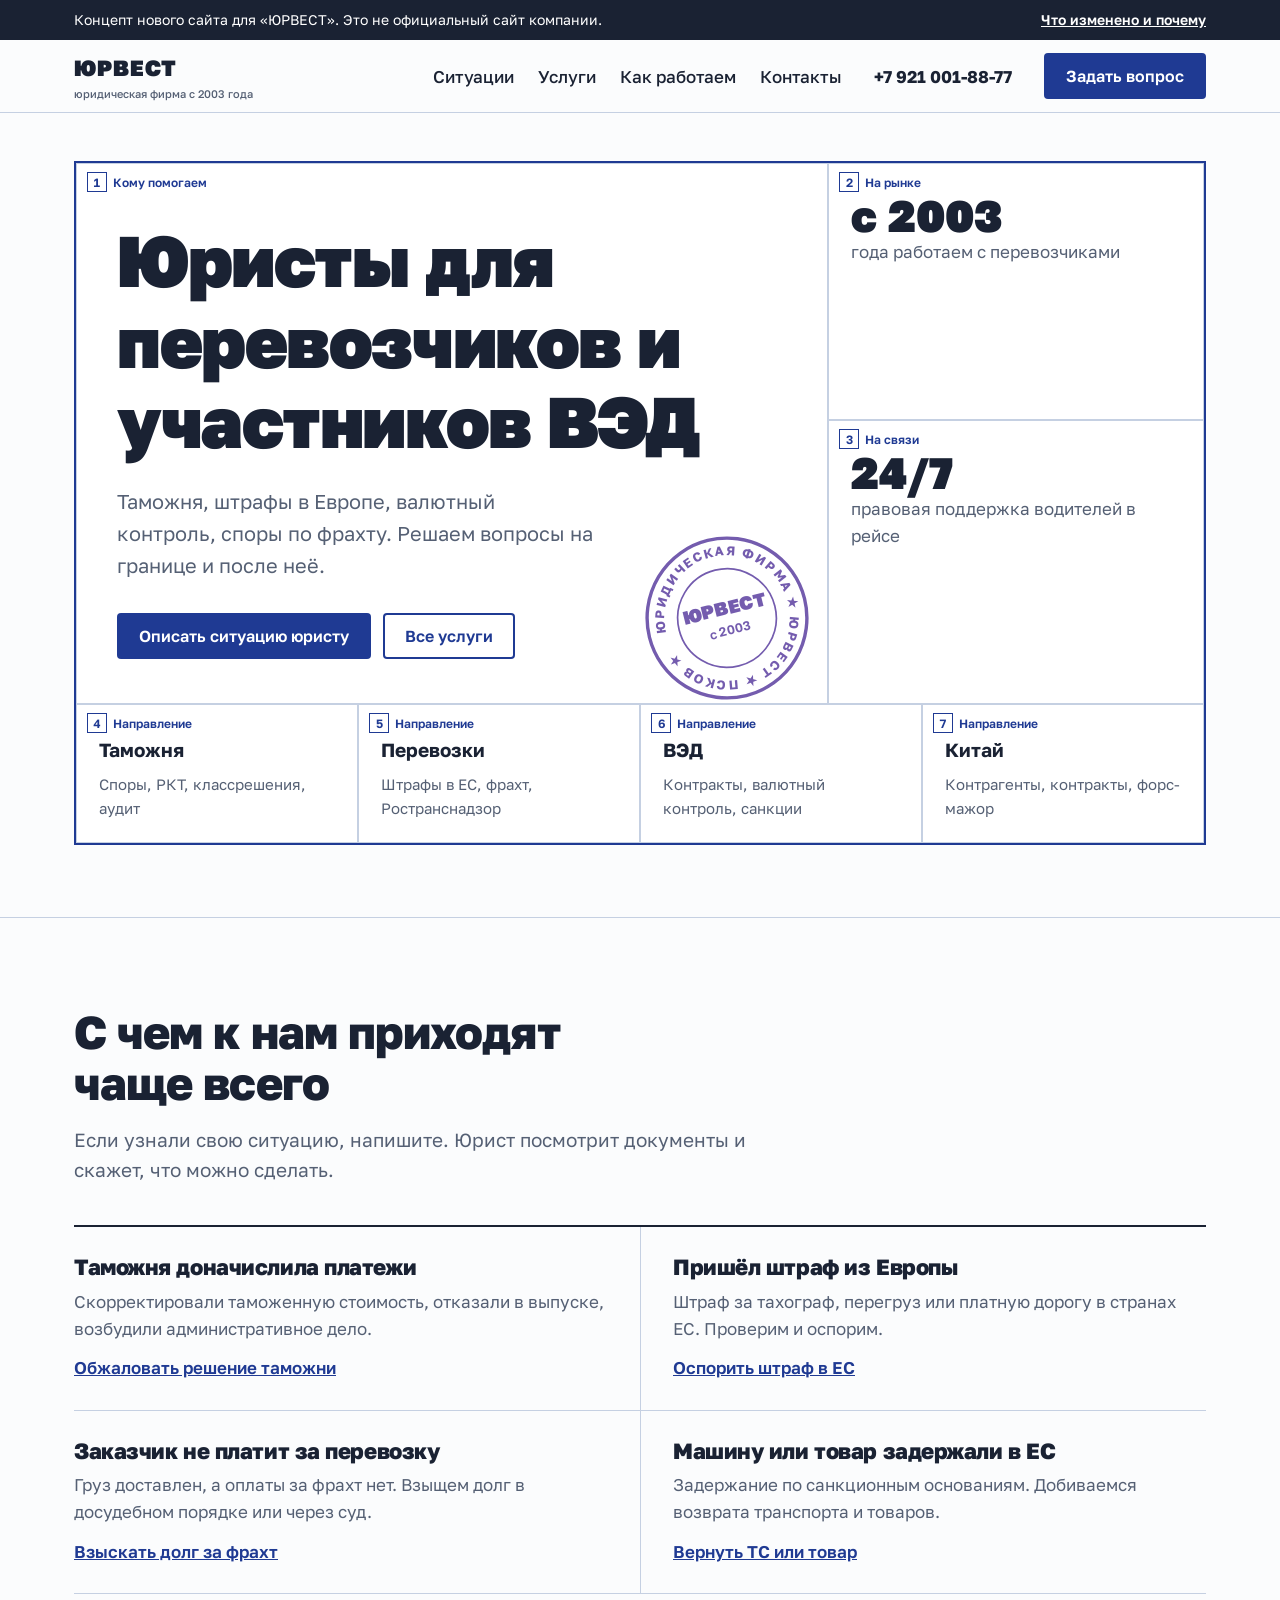
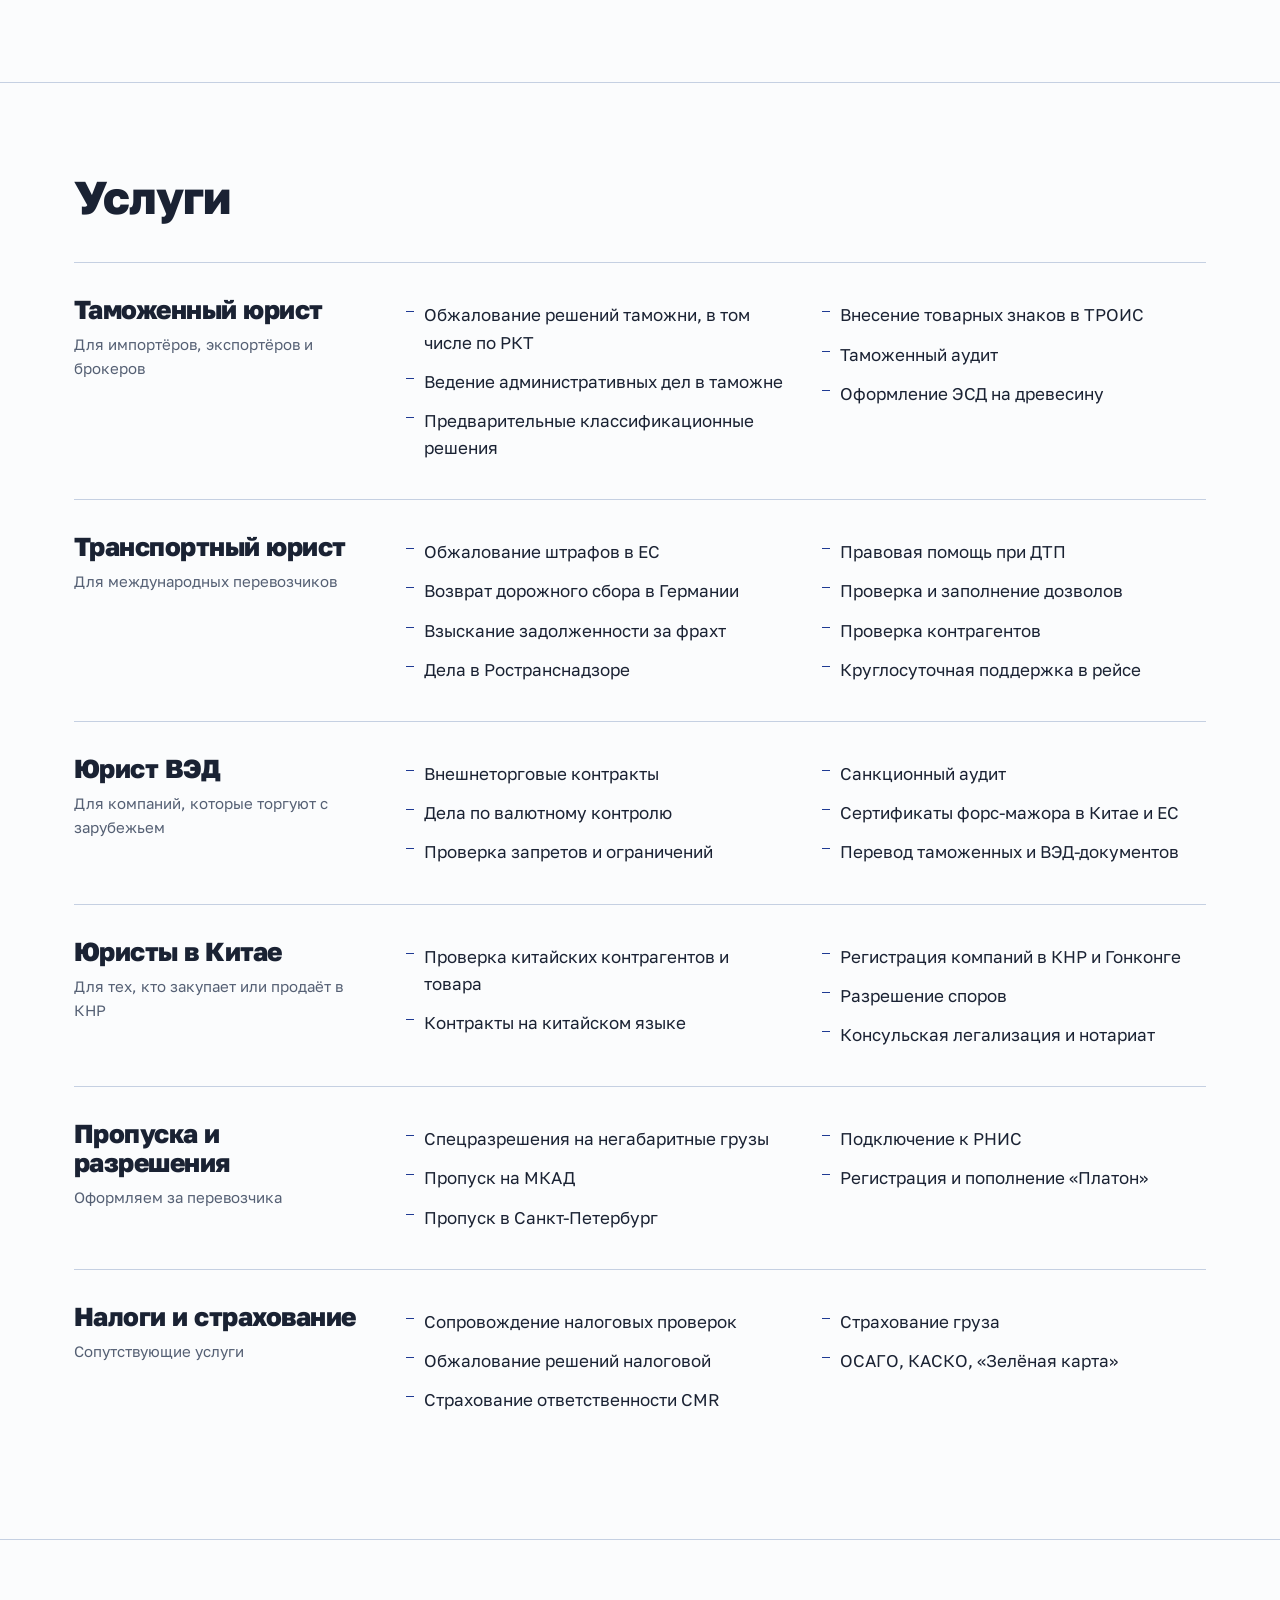
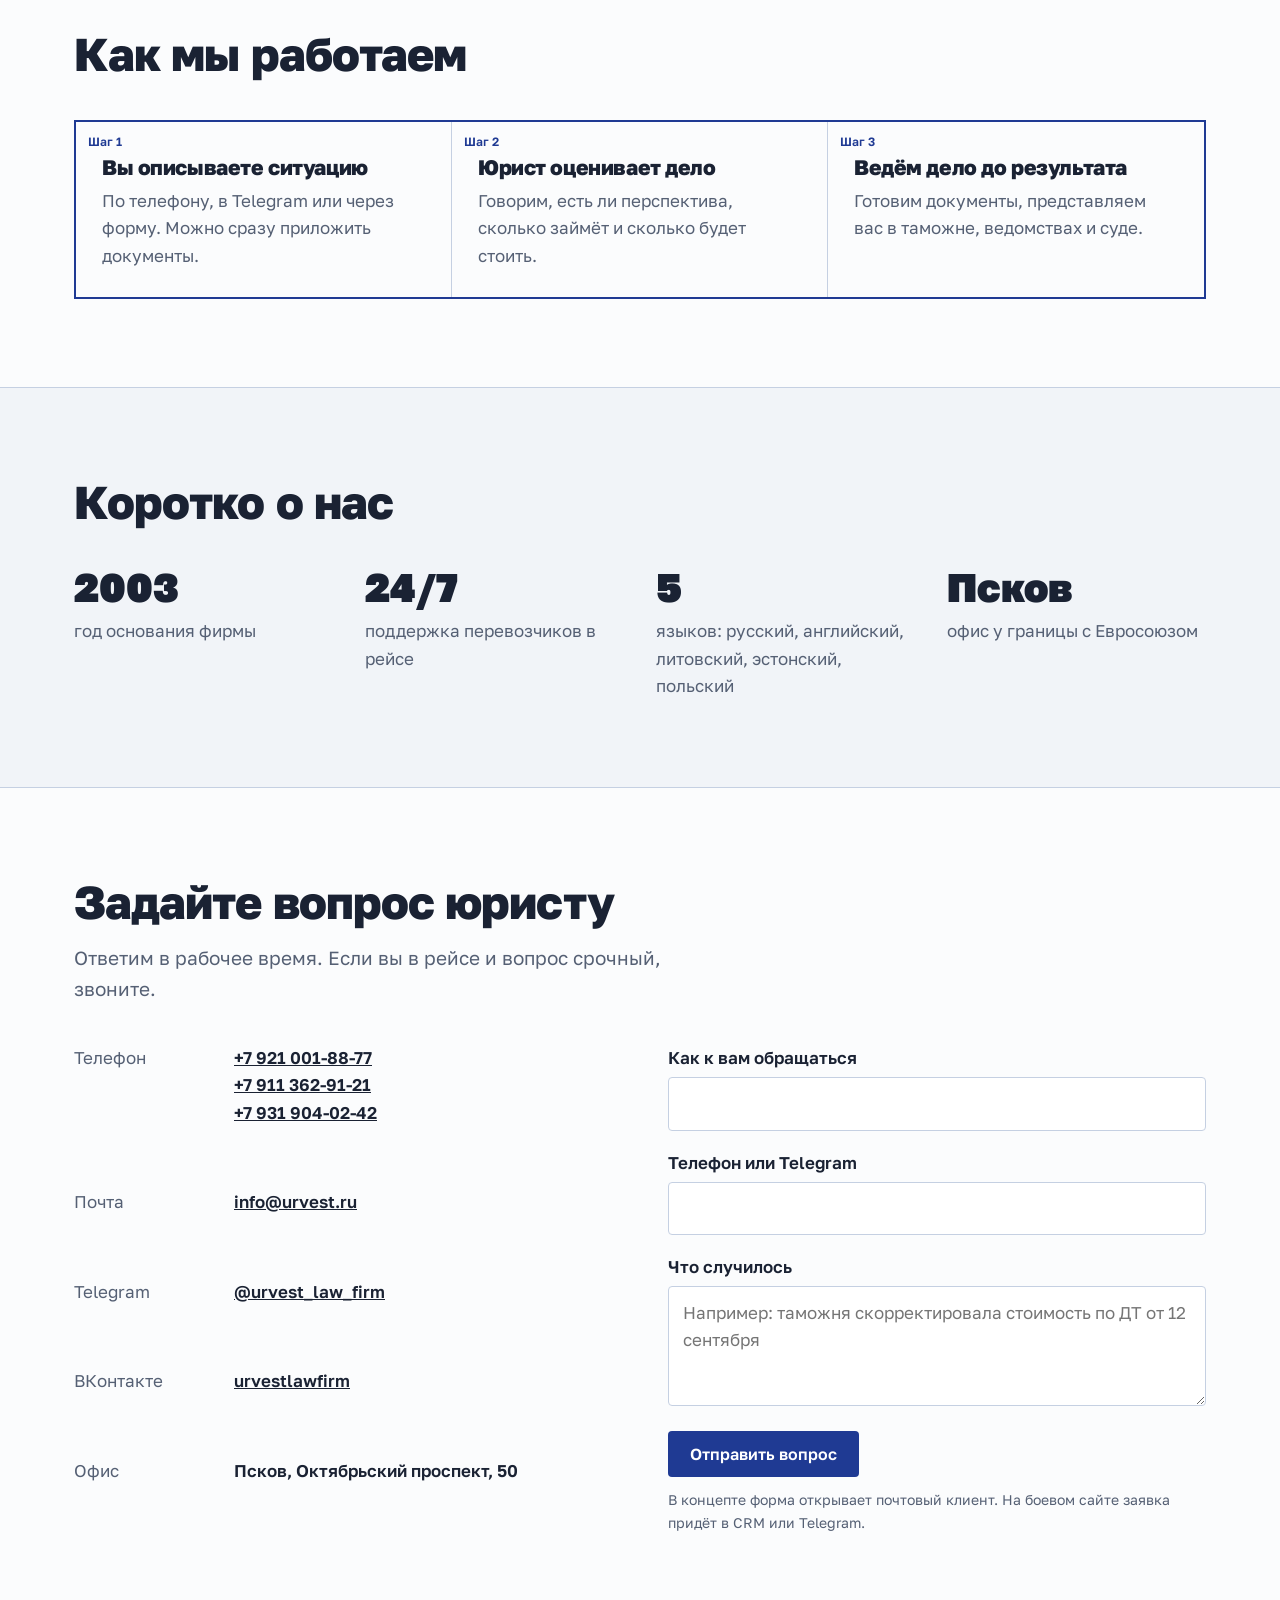
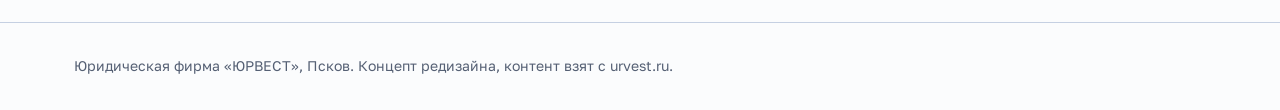
==== index.html @ 4bab6d3a "Концепт нового сайта ЮРВЕСТ и страница предложения Co-Authored-By: Claude Opus 5.5 <noreply@anthropi" ====
<!doctype html>
<html lang="ru">
<head>
<meta charset="utf-8">
<meta name="viewport" content="width=device-width,initial-scale=1">
<title>Таможенный юрист и юрист ВЭД для перевозчиков — ЮРВЕСТ, Псков</title>
<meta name="description" content="Юридическая фирма ЮРВЕСТ с 2003 года: обжалование решений таможни, штрафы в ЕС, возврат дорожного сбора, юрист ВЭД, спецразрешения и пропуска. Поддержка перевозчиков 24/7.">
<meta name="robots" content="noindex"><!-- концепт: не индексировать, чтобы не мешать основному сайту -->
<link rel="preconnect" href="https://fonts.googleapis.com">
<link rel="preconnect" href="https://fonts.gstatic.com" crossorigin>
<link href="https://fonts.googleapis.com/css2?family=Golos+Text:wght@400;500;600;700;800;900&display=swap" rel="stylesheet">
<link rel="stylesheet" href="style.css">
<script type="application/ld+json">
{"@context":"https://schema.org","@type":"LegalService","name":"ЮРВЕСТ","foundingDate":"2003","telephone":"+7 921 001-88-77","email":"info@urvest.ru","url":"https://urvest.ru","address":{"@type":"PostalAddress","streetAddress":"Октябрьский проспект, 50","addressLocality":"Псков","postalCode":"180004","addressCountry":"RU"}}
</script>
</head>
<body>

<div class="concept"><div class="wrap">
  <span>Концепт нового сайта для «ЮРВЕСТ». Это не официальный сайт компании.</span>
  <a href="proposal.html">Что изменено и почему</a>
</div></div>

<header class="top"><div class="wrap">
  <a class="logo" href="#">ЮРВЕСТ<small>юридическая фирма с 2003 года</small></a>
  <nav aria-label="Разделы">
    <a href="#situations">Ситуации</a>
    <a href="#services">Услуги</a>
    <a href="#how">Как работаем</a>
    <a href="#contact">Контакты</a>
  </nav>
  <a class="tel" href="tel:+79210018877">+7 921 001-88-77</a>
  <a class="btn" href="#contact">Задать вопрос</a>
</div></header>

<main>
<div class="hero"><div class="wrap">
  <div class="form">
    <div class="box b-title">
      <span class="n"><b>1</b>Кому помогаем</span>
      <h1>Юристы для перевозчиков и участников ВЭД</h1>
      <p>Таможня, штрафы в Европе, валютный контроль, споры по фрахту. Решаем вопросы на границе и после неё.</p>
      <div class="act">
        <a class="btn" href="#contact">Описать ситуацию юристу</a>
        <a class="btn ghost" href="#services">Все услуги</a>
      </div>
    </div>
    <div class="box b-side">
      <span class="n"><b>2</b>На рынке</span>
      <strong>с 2003</strong>
      <span>года работаем с перевозчиками</span>
    </div>
    <div class="box b-side">
      <span class="n"><b>3</b>На связи</span>
      <strong>24/7</strong>
      <span>правовая поддержка водителей в рейсе</span>
    </div>
    <div class="box b-dir"><span class="n"><b>4</b>Направление</span><a href="#customs">Таможня</a><p>Споры, РКТ, классрешения, аудит</p></div>
    <div class="box b-dir"><span class="n"><b>5</b>Направление</span><a href="#transport">Перевозки</a><p>Штрафы в ЕС, фрахт, Ространснадзор</p></div>
    <div class="box b-dir"><span class="n"><b>6</b>Направление</span><a href="#ved">ВЭД</a><p>Контракты, валютный контроль, санкции</p></div>
    <div class="box b-dir"><span class="n"><b>7</b>Направление</span><a href="#china">Китай</a><p>Контрагенты, контракты, форс-мажор</p></div>

    <svg class="stamp" viewBox="0 0 200 200" aria-hidden="true">
      <defs><path id="ring" d="M100,100 m-74,0 a74,74 0 1,1 148,0 a74,74 0 1,1 -148,0"/></defs>
      <circle cx="100" cy="100" r="94" fill="none" stroke="currentColor" stroke-width="4"/>
      <circle cx="100" cy="100" r="58" fill="none" stroke="currentColor" stroke-width="2"/>
      <text font-family="Golos Text" font-weight="700" font-size="15" fill="currentColor" letter-spacing="2"><textPath href="#ring">ЮРИДИЧЕСКАЯ ФИРМА ★ ЮРВЕСТ ★ ПСКОВ ★</textPath></text>
      <text x="100" y="96" text-anchor="middle" font-family="Golos Text" font-weight="900" font-size="22" fill="currentColor">ЮРВЕСТ</text>
      <text x="100" y="120" text-anchor="middle" font-family="Golos Text" font-weight="600" font-size="15" fill="currentColor">с 2003</text>
    </svg>
  </div>
</div></div>

<section id="situations"><div class="wrap">
  <h2>С чем к нам приходят чаще всего</h2>
  <p class="lead">Если узнали свою ситуацию, напишите. Юрист посмотрит документы и скажет, что можно сделать.</p>
  <div class="cases">
    <div class="case">
      <h3>Таможня доначислила платежи</h3>
      <p>Скорректировали таможенную стоимость, отказали в выпуске, возбудили административное дело.</p>
      <a href="#contact">Обжаловать решение таможни</a>
    </div>
    <div class="case">
      <h3>Пришёл штраф из Европы</h3>
      <p>Штраф за тахограф, перегруз или платную дорогу в странах ЕС. Проверим и оспорим.</p>
      <a href="#contact">Оспорить штраф в ЕС</a>
    </div>
    <div class="case">
      <h3>Заказчик не платит за перевозку</h3>
      <p>Груз доставлен, а оплаты за фрахт нет. Взыщем долг в досудебном порядке или через суд.</p>
      <a href="#contact">Взыскать долг за фрахт</a>
    </div>
    <div class="case">
      <h3>Машину или товар задержали в ЕС</h3>
      <p>Задержание по санкционным основаниям. Добиваемся возврата транспорта и товаров.</p>
      <a href="#contact">Вернуть ТС или товар</a>
    </div>
  </div>
</div></section>

<section id="services"><div class="wrap">
  <h2>Услуги</h2>
  <div class="dirs">
    <div class="dir" id="customs">
      <div><h3>Таможенный юрист</h3><p class="note">Для импортёров, экспортёров и брокеров</p></div>
      <ul>
        <li>Обжалование решений таможни, в том числе по РКТ</li>
        <li>Ведение административных дел в таможне</li>
        <li>Предварительные классификационные решения</li>
        <li>Внесение товарных знаков в ТРОИС</li>
        <li>Таможенный аудит</li>
        <li>Оформление ЭСД на древесину</li>
      </ul>
    </div>
    <div class="dir" id="transport">
      <div><h3>Транспортный юрист</h3><p class="note">Для международных перевозчиков</p></div>
      <ul>
        <li>Обжалование штрафов в ЕС</li>
        <li>Возврат дорожного сбора в Германии</li>
        <li>Взыскание задолженности за фрахт</li>
        <li>Дела в Ространснадзоре</li>
        <li>Правовая помощь при ДТП</li>
        <li>Проверка и заполнение дозволов</li>
        <li>Проверка контрагентов</li>
        <li>Круглосуточная поддержка в рейсе</li>
      </ul>
    </div>
    <div class="dir" id="ved">
      <div><h3>Юрист ВЭД</h3><p class="note">Для компаний, которые торгуют с зарубежьем</p></div>
      <ul>
        <li>Внешнеторговые контракты</li>
        <li>Дела по валютному контролю</li>
        <li>Проверка запретов и ограничений</li>
        <li>Санкционный аудит</li>
        <li>Сертификаты форс-мажора в Китае и ЕС</li>
        <li>Перевод таможенных и ВЭД-документов</li>
      </ul>
    </div>
    <div class="dir" id="china">
      <div><h3>Юристы в Китае</h3><p class="note">Для тех, кто закупает или продаёт в КНР</p></div>
      <ul>
        <li>Проверка китайских контрагентов и товара</li>
        <li>Контракты на китайском языке</li>
        <li>Регистрация компаний в КНР и Гонконге</li>
        <li>Разрешение споров</li>
        <li>Консульская легализация и нотариат</li>
      </ul>
    </div>
    <div class="dir">
      <div><h3>Пропуска и разрешения</h3><p class="note">Оформляем за перевозчика</p></div>
      <ul>
        <li>Спецразрешения на негабаритные грузы</li>
        <li>Пропуск на МКАД</li>
        <li>Пропуск в Санкт-Петербург</li>
        <li>Подключение к РНИС</li>
        <li>Регистрация и пополнение «Платон»</li>
      </ul>
    </div>
    <div class="dir">
      <div><h3>Налоги и страхование</h3><p class="note">Сопутствующие услуги</p></div>
      <ul>
        <li>Сопровождение налоговых проверок</li>
        <li>Обжалование решений налоговой</li>
        <li>Страхование ответственности CMR</li>
        <li>Страхование груза</li>
        <li>ОСАГО, КАСКО, «Зелёная карта»</li>
      </ul>
    </div>
  </div>
</div></section>

<section id="how"><div class="wrap">
  <h2>Как мы работаем</h2>
  <div class="steps">
    <div class="step"><span class="n">Шаг 1</span><h3>Вы описываете ситуацию</h3><p>По телефону, в Telegram или через форму. Можно сразу приложить документы.</p></div>
    <div class="step"><span class="n">Шаг 2</span><h3>Юрист оценивает дело</h3><p>Говорим, есть ли перспектива, сколько займёт и сколько будет стоить.</p></div>
    <div class="step"><span class="n">Шаг 3</span><h3>Ведём дело до результата</h3><p>Готовим документы, представляем вас в таможне, ведомствах и суде.</p></div>
  </div>
</div></section>

<section class="facts"><div class="wrap">
  <h2>Коротко о нас</h2>
  <dl>
    <div><dt>2003</dt><dd>год основания фирмы</dd></div>
    <div><dt>24/7</dt><dd>поддержка перевозчиков в рейсе</dd></div>
    <div><dt>5</dt><dd>языков: русский, английский, литовский, эстонский, польский</dd></div>
    <div><dt>Псков</dt><dd>офис у границы с Евросоюзом</dd></div>
  </dl>
</div></section>

<section class="contact" id="contact"><div class="wrap">
  <h2>Задайте вопрос юристу</h2>
  <p class="lead">Ответим в рабочее время. Если вы в рейсе и вопрос срочный, звоните.</p>
  <div class="grid">
    <dl>
      <dt>Телефон</dt><dd><a href="tel:+79210018877">+7 921 001-88-77</a><br><a href="tel:+79113629121">+7 911 362-91-21</a><br><a href="tel:+79319040242">+7 931 904-02-42</a></dd>
      <dt>Почта</dt><dd><a href="mailto:info@urvest.ru">info@urvest.ru</a></dd>
      <dt>Telegram</dt><dd><a href="https://t.me/urvest_law_firm">@urvest_law_firm</a></dd>
      <dt>ВКонтакте</dt><dd><a href="https://vk.com/urvestlawfirm">urvestlawfirm</a></dd>
      <dt>Офис</dt><dd>Псков, Октябрьский проспект, 50</dd>
    </dl>
    <form id="ask">
      <label for="f-name">Как к вам обращаться</label>
      <input id="f-name" name="name" autocomplete="name" required>
      <label for="f-phone">Телефон или Telegram</label>
      <input id="f-phone" name="phone" autocomplete="tel" required>
      <label for="f-text">Что случилось</label>
      <textarea id="f-text" name="text" placeholder="Например: таможня скорректировала стоимость по ДТ от 12 сентября"></textarea>
      <button class="btn" type="submit">Отправить вопрос</button>
      <small>В концепте форма открывает почтовый клиент. На боевом сайте заявка придёт в CRM или Telegram.</small>
    </form>
  </div>
</div></section>
</main>

<footer><div class="wrap">Юридическая фирма «ЮРВЕСТ», Псков. Концепт редизайна, контент взят с urvest.ru.</div></footer>

<script>
document.getElementById('ask').addEventListener('submit',e=>{
  e.preventDefault();const f=e.target;
  location.href='mailto:info@urvest.ru?subject='+encodeURIComponent('Вопрос юристу: '+f.name.value)+'&body='+encodeURIComponent(f.text.value+'\n\nКонтакт: '+f.phone.value);
});
</script>
</body>
</html>
---- style.css ----
:root{
  --paper:#FBFCFD;
  --paper-2:#F1F4F8;
  --ink:#1A2233;
  --muted:#556074;
  --form:#1F3A93;      /* синие линии бланка */
  --rule:#C5D0E2;
  --stamp:#5B3FA0;     /* фиолетовая мастика печати */
  --wrap:1180px;
}
*{box-sizing:border-box}
html{scroll-behavior:smooth}
body{margin:0;background:var(--paper);color:var(--ink);font:400 17px/1.6 "Golos Text",system-ui,sans-serif;-webkit-font-smoothing:antialiased}
a{color:var(--form)}
a:focus-visible,button:focus-visible,input:focus-visible,textarea:focus-visible,summary:focus-visible{outline:3px solid var(--stamp);outline-offset:2px}
.wrap{max-width:var(--wrap);margin:0 auto;padding:0 24px}
h1,h2,h3{line-height:1.12;margin:0;font-weight:800;letter-spacing:-.02em}
h2{font-size:clamp(30px,4vw,46px);max-width:18ch}
p{margin:0}

/* плашка концепта */
.concept{background:var(--ink);color:#fff;font-size:14px;padding:9px 0}
.concept .wrap{display:flex;gap:16px;justify-content:space-between;flex-wrap:wrap}
.concept a{color:#fff;font-weight:600}

/* шапка */
.top{border-bottom:1px solid var(--rule);background:var(--paper);position:sticky;top:0;z-index:5}
.top .wrap{display:flex;align-items:center;gap:32px;height:72px}
.logo{font-weight:900;font-size:22px;letter-spacing:.04em;color:var(--ink);text-decoration:none}
.logo small{display:block;font-size:11px;font-weight:500;letter-spacing:0;color:var(--muted)}
.top nav{display:flex;gap:24px;margin-left:auto}
.top nav a{color:var(--ink);text-decoration:none;font-weight:500}
.top nav a:hover{color:var(--form)}
.top .tel{font-weight:700;color:var(--ink);text-decoration:none;white-space:nowrap}
.btn{display:inline-block;background:var(--form);color:#fff;text-decoration:none;font:600 16px/1 "Golos Text",sans-serif;padding:15px 22px;border:0;border-radius:4px;cursor:pointer}
.btn:hover{background:#162c75}
.btn.ghost{background:transparent;color:var(--form);box-shadow:inset 0 0 0 2px var(--form)}

/* бланк CMR в первом экране */
.hero{padding:48px 0 72px}
.form{position:relative;display:grid;grid-template-columns:repeat(12,1fr);border:2px solid var(--form);background:#fff}
.box{position:relative;border:1px solid var(--rule);padding:30px 22px 22px;min-width:0}
.box>.n{position:absolute;top:8px;left:10px;font-size:12px;color:var(--form);font-weight:600;font-variant-numeric:tabular-nums}
.box>.n b{display:inline-grid;place-items:center;width:20px;height:20px;border:1px solid var(--form);margin-right:6px;font-weight:600}
.b-title{grid-column:span 8;grid-row:span 2;padding:56px 40px 44px}
.b-title h1{font-size:clamp(36px,5.6vw,72px);font-weight:900;max-width:13ch}
.b-title p{margin-top:24px;font-size:20px;color:var(--muted);max-width:40ch}
.b-title .act{margin-top:32px;display:flex;gap:12px;flex-wrap:wrap}
.b-side{grid-column:span 4}
.b-side strong{display:block;font-size:44px;font-weight:900;line-height:1}
.b-side span{color:var(--muted)}
.b-dir{grid-column:span 3}
.b-dir a{color:var(--ink);text-decoration:none;font-weight:700;font-size:19px}
.b-dir a:hover{color:var(--form);text-decoration:underline}
.b-dir p{color:var(--muted);font-size:15px;margin-top:6px}
.stamp{position:absolute;right:calc(33.333% + 16px);bottom:140px;width:170px;height:170px;color:var(--stamp);opacity:.85;transform:rotate(-14deg);pointer-events:none;mix-blend-mode:multiply;animation:stamp .5s cubic-bezier(.3,1.6,.5,1) .5s both}
@keyframes stamp{from{opacity:0;transform:rotate(-14deg) scale(1.6)}to{opacity:.85;transform:rotate(-14deg) scale(1)}}
@media (prefers-reduced-motion:reduce){.stamp{animation:none}html{scroll-behavior:auto}}

/* разделы */
section{padding:88px 0;border-top:1px solid var(--rule)}
.lead{color:var(--muted);font-size:19px;max-width:56ch;margin-top:16px}

/* ситуации */
.cases{margin-top:40px;display:grid;grid-template-columns:repeat(2,1fr);gap:0;border-top:2px solid var(--ink)}
.case{padding:28px 32px 28px 0;border-bottom:1px solid var(--rule)}
.case:nth-child(even){padding:28px 0 28px 32px;border-left:1px solid var(--rule)}
.case h3{font-size:22px}
.case p{color:var(--muted);margin-top:8px}
.case a{display:inline-block;margin-top:12px;font-weight:600}

/* услуги */
.dirs{margin-top:40px}
.dir{display:grid;grid-template-columns:300px 1fr;gap:32px;padding:32px 0;border-top:1px solid var(--rule)}
.dir h3{font-size:26px}
.dir .note{color:var(--muted);font-size:15px;margin-top:8px}
.dir ul{list-style:none;margin:0;padding:0;columns:2;column-gap:32px}
.dir li{break-inside:avoid;padding:6px 0 6px 18px;position:relative}
.dir li::before{content:"";position:absolute;left:0;top:16px;width:8px;height:1px;background:var(--form)}

/* порядок работы */
.steps{margin-top:40px;display:grid;grid-template-columns:repeat(3,1fr);border:2px solid var(--form)}
.step{padding:34px 26px 28px;border-right:1px solid var(--rule);position:relative}
.step:last-child{border-right:0}
.step .n{position:absolute;top:10px;left:12px;font-size:12px;color:var(--form);font-weight:600}
.step h3{font-size:21px}
.step p{color:var(--muted);margin-top:8px}

/* факты */
.facts{background:var(--paper-2)}
.facts dl{margin:40px 0 0;display:grid;grid-template-columns:repeat(4,1fr);gap:32px}
.facts dt{font-size:40px;font-weight:900;line-height:1}
.facts dd{margin:10px 0 0;color:var(--muted)}

/* контакты */
.contact .grid{display:grid;grid-template-columns:1fr 1fr;gap:56px;margin-top:40px}
.contact dl{margin:0;display:grid;grid-template-columns:140px 1fr;gap:12px 20px}
.contact dt{color:var(--muted)}
.contact dd{margin:0;font-weight:600}
.contact dd a{color:var(--ink)}
form label{display:block;font-weight:600;margin-bottom:6px}
form input,form textarea{width:100%;font:inherit;padding:12px 14px;border:1px solid var(--rule);border-radius:4px;background:#fff;color:var(--ink);margin-bottom:18px}
form textarea{min-height:120px;resize:vertical}
form small{display:block;color:var(--muted);margin-top:12px;font-size:14px}

footer{border-top:1px solid var(--rule);padding:32px 0;color:var(--muted);font-size:14px}

/* страница предложения */
.doc{max-width:760px}
.doc h1{font-size:clamp(34px,5vw,56px);font-weight:900;max-width:16ch}
.doc h2{font-size:30px;margin-top:56px}
.doc p,.doc li{margin-top:12px}
.doc ul,.doc ol{padding-left:22px}
.doc table{width:100%;border-collapse:collapse;margin-top:20px;font-variant-numeric:tabular-nums}
.doc th,.doc td{text-align:left;padding:10px 12px;border-bottom:1px solid var(--rule)}
.doc th{color:var(--muted);font-weight:500;font-size:15px}
.doc td.good{color:#1d6b3a;font-weight:700}
.doc td.bad{color:#a12b2b;font-weight:700}

@media (max-width:960px){
  .top nav{display:none}
  .b-title{grid-column:span 12}
  .b-side{grid-column:span 6}
  .b-dir{grid-column:span 6}
  .stamp{width:130px;height:130px;top:auto;bottom:-30px;right:10px}
  .dir{grid-template-columns:1fr;gap:16px}
  .facts dl{grid-template-columns:repeat(2,1fr)}
  .contact .grid{grid-template-columns:1fr}
}
@media (max-width:640px){
  .wrap{padding:0 16px}
  .top .tel{display:none}
  .top .wrap{gap:12px}
  .top .btn{padding:12px 14px;font-size:14px;margin-left:auto}
  .b-title{padding:44px 20px 32px}
  .b-side,.b-dir{grid-column:span 12}
  .stamp{display:none}
  .cases{grid-template-columns:1fr}
  .case,.case:nth-child(even){padding:24px 0;border-left:0}
  .dir ul{columns:1}
  .steps{grid-template-columns:1fr}
  .step{border-right:0;border-bottom:1px solid var(--rule)}
  section{padding:64px 0}
  .contact dl{grid-template-columns:1fr;gap:2px}
  .contact dd{margin-bottom:12px}
}
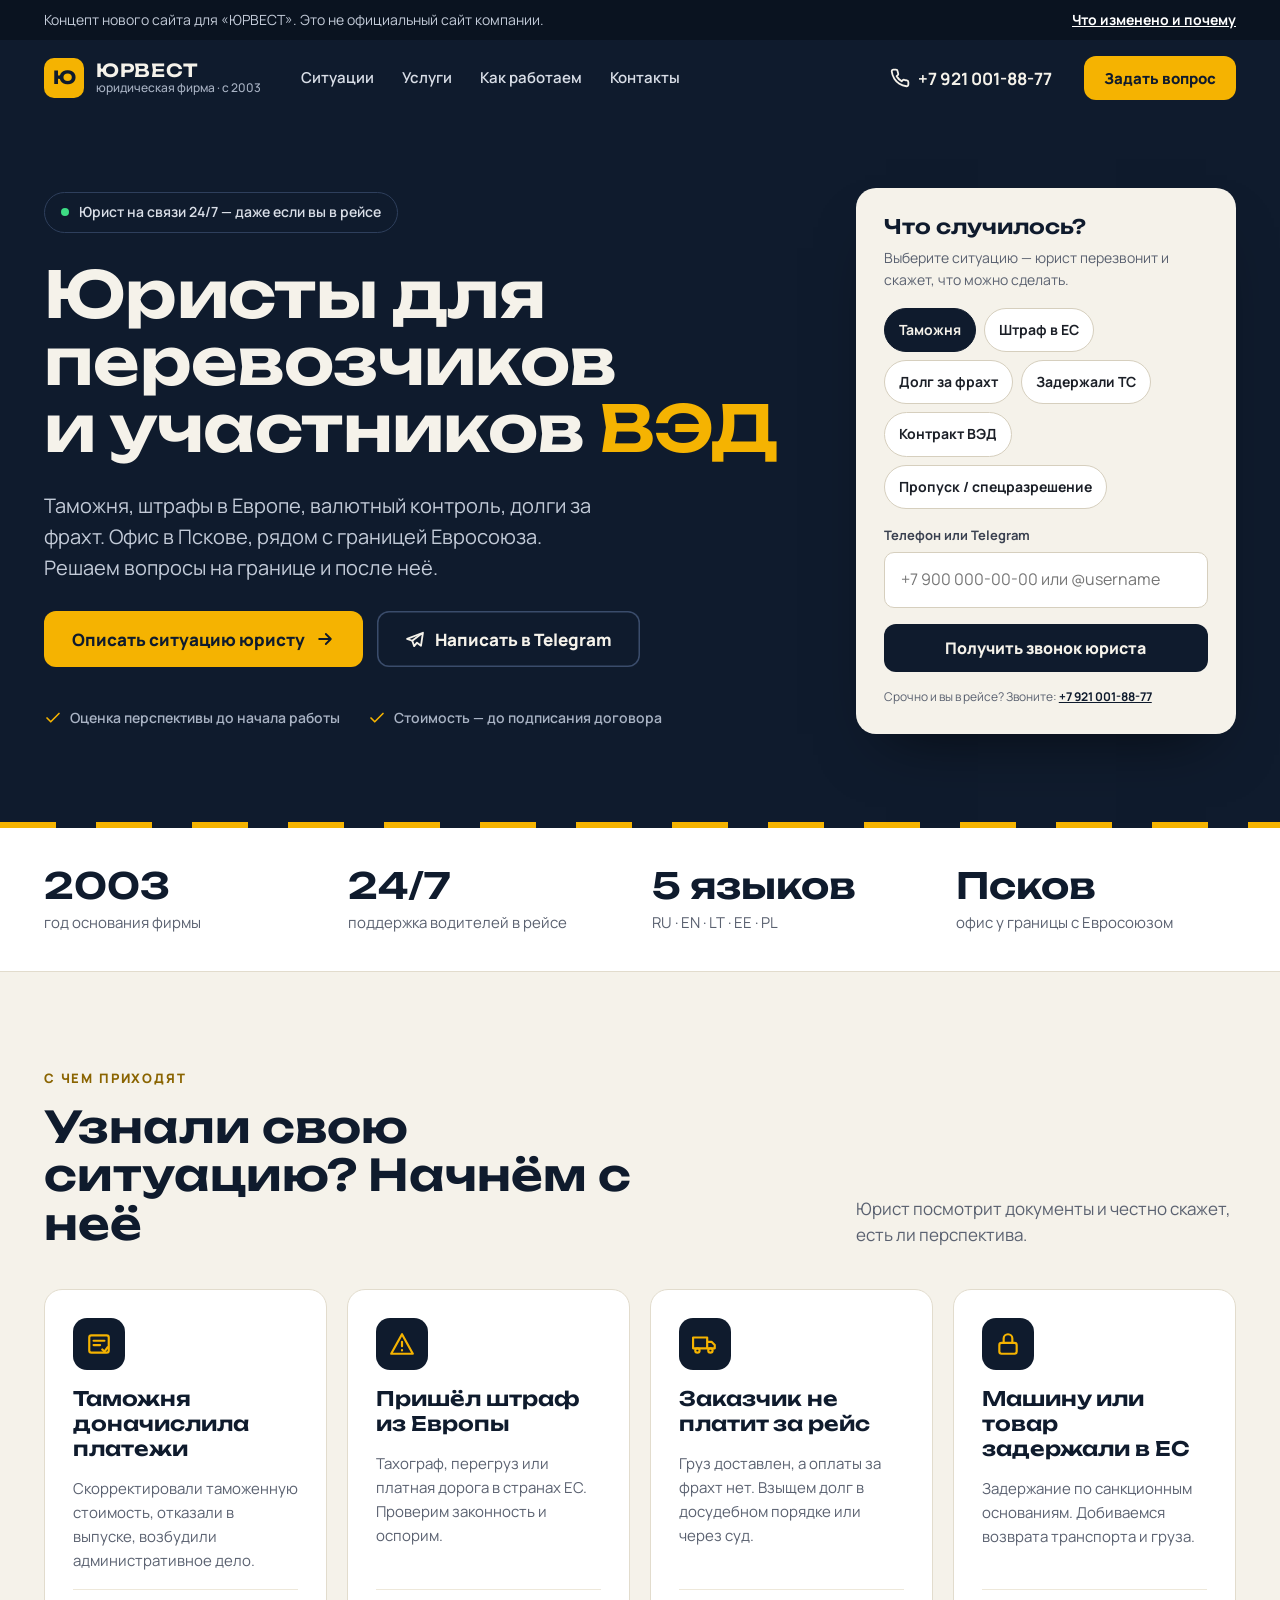
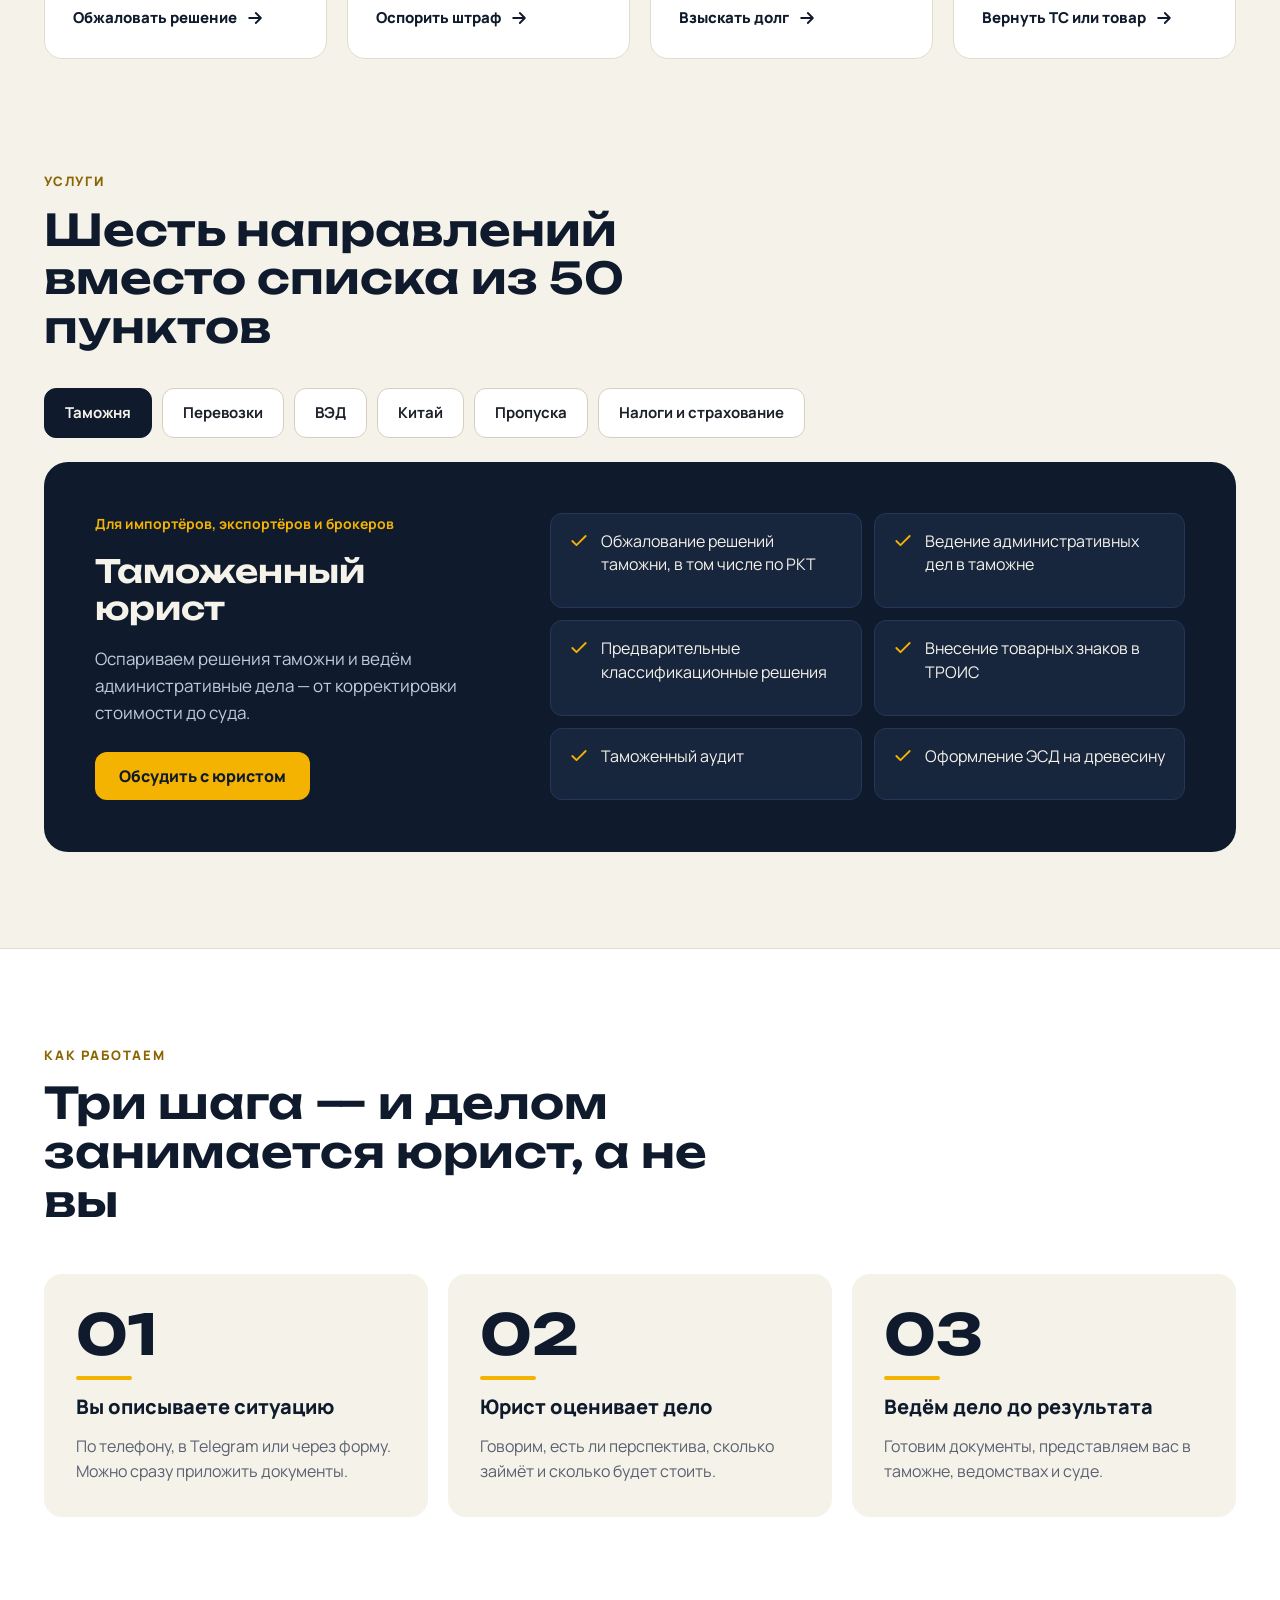
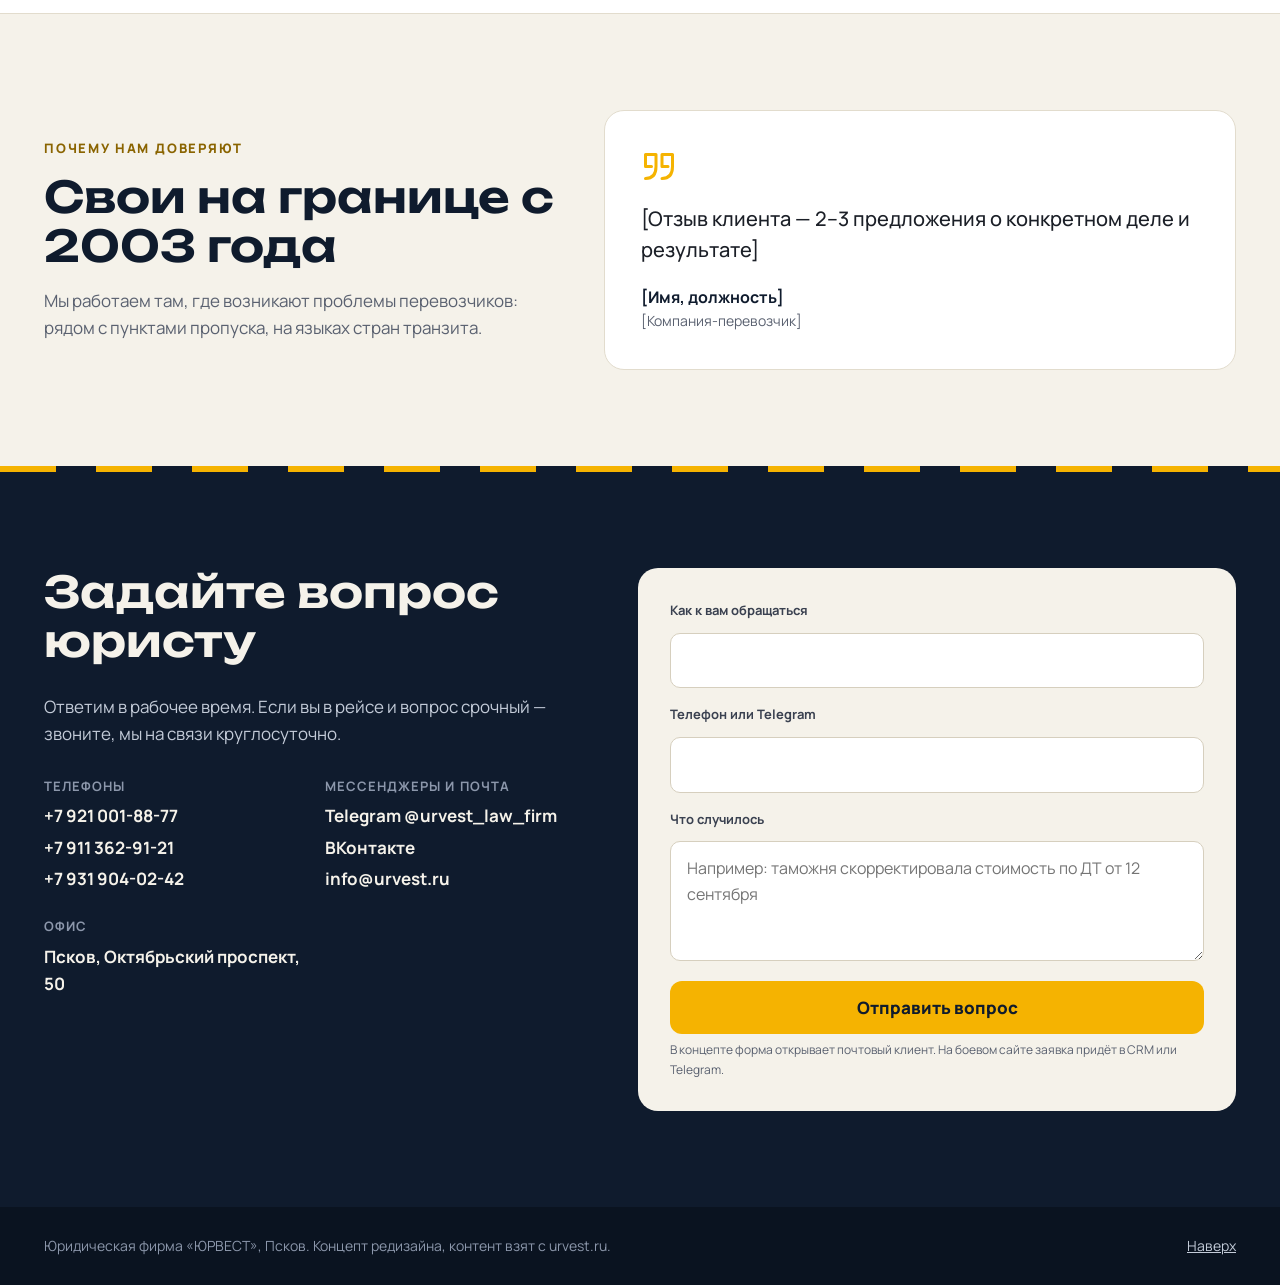
==== commit 3c622a83: "Новый дизайн концепта: тёмно-синий + дорожный жёлтый, быстрая заявка, вкладки услуг Co-Authored-By: " ====
--- a/index.html
+++ b/index.html
@@ -6,9 +6,10 @@
 <title>Таможенный юрист и юрист ВЭД для перевозчиков — ЮРВЕСТ, Псков</title>
 <meta name="description" content="Юридическая фирма ЮРВЕСТ с 2003 года: обжалование решений таможни, штрафы в ЕС, возврат дорожного сбора, юрист ВЭД, спецразрешения и пропуска. Поддержка перевозчиков 24/7.">
 <meta name="robots" content="noindex"><!-- концепт: не индексировать, чтобы не мешать основному сайту -->
+<meta name="theme-color" content="#0F1B2D">
 <link rel="preconnect" href="https://fonts.googleapis.com">
 <link rel="preconnect" href="https://fonts.gstatic.com" crossorigin>
-<link href="https://fonts.googleapis.com/css2?family=Golos+Text:wght@400;500;600;700;800;900&display=swap" rel="stylesheet">
+<link href="https://fonts.googleapis.com/css2?family=Manrope:wght@400;500;600;700;800&family=Unbounded:wght@500;600;700&display=swap" rel="stylesheet">
 <link rel="stylesheet" href="style.css">
 <script type="application/ld+json">
 {"@context":"https://schema.org","@type":"LegalService","name":"ЮРВЕСТ","foundingDate":"2003","telephone":"+7 921 001-88-77","email":"info@urvest.ru","url":"https://urvest.ru","address":{"@type":"PostalAddress","streetAddress":"Октябрьский проспект, 50","addressLocality":"Псков","postalCode":"180004","addressCountry":"RU"}}
@@ -16,209 +17,282 @@
 </head>
 <body>
 
+<svg width="0" height="0" style="position:absolute" aria-hidden="true">
+  <symbol id="i-check" viewBox="0 0 24 24"><path d="M20 6 9 17l-5-5"/></symbol>
+  <symbol id="i-arrow" viewBox="0 0 24 24"><path d="M5 12h14M13 6l6 6-6 6"/></symbol>
+  <symbol id="i-phone" viewBox="0 0 24 24"><path d="M22 16.9v3a2 2 0 0 1-2.2 2 19.8 19.8 0 0 1-8.6-3.1 19.5 19.5 0 0 1-6-6A19.8 19.8 0 0 1 2.1 4.2 2 2 0 0 1 4.1 2h3a2 2 0 0 1 2 1.7c.1 1 .4 1.9.7 2.8a2 2 0 0 1-.5 2.1L8 9.9a16 16 0 0 0 6 6l1.3-1.3a2 2 0 0 1 2.1-.4c.9.3 1.8.6 2.8.7a2 2 0 0 1 1.7 2z"/></symbol>
+  <symbol id="i-tg" viewBox="0 0 24 24"><path d="M21.5 4.5 2.5 11.8l6.2 2.3 2.3 6.4 3.4-4.1 4.8 3.6z"/><path d="m8.7 14.1 9.8-7.4"/></symbol>
+  <symbol id="i-doc" viewBox="0 0 24 24"><rect x="3" y="4" width="18" height="16" rx="2"/><path d="M7 9h10M7 13h6M15 17l2 2 3-4"/></symbol>
+  <symbol id="i-warn" viewBox="0 0 24 24"><path d="M12 3 2 21h20z"/><path d="M12 10v4M12 17.5v.5"/></symbol>
+  <symbol id="i-truck" viewBox="0 0 24 24"><path d="M1 6h13v10H1zM14 10h4l3 3v3h-7z"/><circle cx="5" cy="18" r="2"/><circle cx="17" cy="18" r="2"/></symbol>
+  <symbol id="i-lock" viewBox="0 0 24 24"><rect x="4" y="11" width="16" height="10" rx="2"/><path d="M8 11V7a4 4 0 0 1 8 0v4"/></symbol>
+  <symbol id="i-quote" viewBox="0 0 24 24"><path d="M3 21c3 0 7-1 7-8V5H3v8h4M14 21c3 0 7-1 7-8V5h-7v8h4"/></symbol>
+</svg>
+
 <div class="concept"><div class="wrap">
   <span>Концепт нового сайта для «ЮРВЕСТ». Это не официальный сайт компании.</span>
   <a href="proposal.html">Что изменено и почему</a>
 </div></div>
 
 <header class="top"><div class="wrap">
-  <a class="logo" href="#">ЮРВЕСТ<small>юридическая фирма с 2003 года</small></a>
+  <a class="logo" href="#top"><span>ЮРВЕСТ<small>юридическая фирма · с 2003</small></span></a>
   <nav aria-label="Разделы">
     <a href="#situations">Ситуации</a>
     <a href="#services">Услуги</a>
     <a href="#how">Как работаем</a>
     <a href="#contact">Контакты</a>
   </nav>
-  <a class="tel" href="tel:+79210018877">+7 921 001-88-77</a>
+  <a class="tel" href="tel:+79210018877"><svg class="ico" aria-hidden="true"><use href="#i-phone"/></svg>+7 921 001-88-77</a>
   <a class="btn" href="#contact">Задать вопрос</a>
 </div></header>
 
-<main>
-<div class="hero"><div class="wrap">
-  <div class="form">
-    <div class="box b-title">
-      <span class="n"><b>1</b>Кому помогаем</span>
-      <h1>Юристы для перевозчиков и участников ВЭД</h1>
-      <p>Таможня, штрафы в Европе, валютный контроль, споры по фрахту. Решаем вопросы на границе и после неё.</p>
+<main id="top">
+<div class="hero">
+  <div class="wrap">
+    <div class="hero-text">
+      <span class="pill">Юрист на связи 24/7 — даже если вы в рейсе</span>
+      <h1>Юристы для перевозчиков и&nbsp;участников <em>ВЭД</em></h1>
+      <p>Таможня, штрафы в Европе, валютный контроль, долги за фрахт. Офис в Пскове, рядом с границей Евросоюза. Решаем вопросы на границе и после неё.</p>
       <div class="act">
-        <a class="btn" href="#contact">Описать ситуацию юристу</a>
-        <a class="btn ghost" href="#services">Все услуги</a>
+        <a class="btn lg" href="#contact">Описать ситуацию юристу <svg class="ico" aria-hidden="true"><use href="#i-arrow"/></svg></a>
+        <a class="btn lg ghost" href="https://t.me/urvest_law_firm"><svg class="ico" aria-hidden="true"><use href="#i-tg"/></svg>Написать в Telegram</a>
       </div>
+      <ul class="checks">
+        <li><svg class="ico" aria-hidden="true"><use href="#i-check"/></svg>Оценка перспективы до начала работы</li>
+        <li><svg class="ico" aria-hidden="true"><use href="#i-check"/></svg>Стоимость — до подписания договора</li>
+      </ul>
     </div>
-    <div class="box b-side">
-      <span class="n"><b>2</b>На рынке</span>
-      <strong>с 2003</strong>
-      <span>года работаем с перевозчиками</span>
-    </div>
-    <div class="box b-side">
-      <span class="n"><b>3</b>На связи</span>
-      <strong>24/7</strong>
-      <span>правовая поддержка водителей в рейсе</span>
-    </div>
-    <div class="box b-dir"><span class="n"><b>4</b>Направление</span><a href="#customs">Таможня</a><p>Споры, РКТ, классрешения, аудит</p></div>
-    <div class="box b-dir"><span class="n"><b>5</b>Направление</span><a href="#transport">Перевозки</a><p>Штрафы в ЕС, фрахт, Ространснадзор</p></div>
-    <div class="box b-dir"><span class="n"><b>6</b>Направление</span><a href="#ved">ВЭД</a><p>Контракты, валютный контроль, санкции</p></div>
-    <div class="box b-dir"><span class="n"><b>7</b>Направление</span><a href="#china">Китай</a><p>Контрагенты, контракты, форс-мажор</p></div>
-
-    <svg class="stamp" viewBox="0 0 200 200" aria-hidden="true">
-      <defs><path id="ring" d="M100,100 m-74,0 a74,74 0 1,1 148,0 a74,74 0 1,1 -148,0"/></defs>
-      <circle cx="100" cy="100" r="94" fill="none" stroke="currentColor" stroke-width="4"/>
-      <circle cx="100" cy="100" r="58" fill="none" stroke="currentColor" stroke-width="2"/>
-      <text font-family="Golos Text" font-weight="700" font-size="15" fill="currentColor" letter-spacing="2"><textPath href="#ring">ЮРИДИЧЕСКАЯ ФИРМА ★ ЮРВЕСТ ★ ПСКОВ ★</textPath></text>
-      <text x="100" y="96" text-anchor="middle" font-family="Golos Text" font-weight="900" font-size="22" fill="currentColor">ЮРВЕСТ</text>
-      <text x="100" y="120" text-anchor="middle" font-family="Golos Text" font-weight="600" font-size="15" fill="currentColor">с 2003</text>
-    </svg>
-  </div>
+
+    <form class="quick" id="quick">
+      <h2>Что случилось?</h2>
+      <p class="hint">Выберите ситуацию — юрист перезвонит и скажет, что можно сделать.</p>
+      <fieldset>
+        <legend class="hint" style="position:absolute;width:1px;height:1px;overflow:hidden;clip:rect(0 0 0 0)">Ситуация</legend>
+        <label class="chip"><input type="radio" name="topic" value="Таможня" checked><span>Таможня</span></label>
+        <label class="chip"><input type="radio" name="topic" value="Штраф в ЕС"><span>Штраф в ЕС</span></label>
+        <label class="chip"><input type="radio" name="topic" value="Долг за фрахт"><span>Долг за фрахт</span></label>
+        <label class="chip"><input type="radio" name="topic" value="Задержали ТС"><span>Задержали ТС</span></label>
+        <label class="chip"><input type="radio" name="topic" value="Контракт ВЭД"><span>Контракт ВЭД</span></label>
+        <label class="chip"><input type="radio" name="topic" value="Пропуск / спецразрешение"><span>Пропуск / спецразрешение</span></label>
+      </fieldset>
+      <div>
+        <label for="q-phone">Телефон или Telegram</label>
+        <input id="q-phone" name="phone" autocomplete="tel" required placeholder="+7 900 000-00-00 или @username">
+      </div>
+      <button class="btn dark" type="submit">Получить звонок юриста</button>
+      <small>Срочно и вы в рейсе? Звоните: <a href="tel:+79210018877"><b>+7 921 001-88-77</b></a></small>
+    </form>
+  </div>
+  <div class="road" aria-hidden="true"></div>
+</div>
+
+<div class="facts"><div class="wrap">
+  <dl>
+    <div><dt>2003</dt><dd>год основания фирмы</dd></div>
+    <div><dt>24/7</dt><dd>поддержка водителей в рейсе</dd></div>
+    <div><dt>5 языков</dt><dd>RU · EN · LT · EE · PL</dd></div>
+    <div><dt>Псков</dt><dd>офис у границы с Евросоюзом</dd></div>
+  </dl>
 </div></div>
 
 <section id="situations"><div class="wrap">
-  <h2>С чем к нам приходят чаще всего</h2>
-  <p class="lead">Если узнали свою ситуацию, напишите. Юрист посмотрит документы и скажет, что можно сделать.</p>
+  <div class="head">
+    <div><span class="kicker">С чем приходят</span><h2>Узнали свою ситуацию? Начнём с неё</h2></div>
+    <p class="lead">Юрист посмотрит документы и честно скажет, есть ли перспектива.</p>
+  </div>
   <div class="cases">
-    <div class="case">
+    <a class="case" href="#contact" data-topic="Таможня">
+      <span class="badge"><svg class="ico" aria-hidden="true"><use href="#i-doc"/></svg></span>
       <h3>Таможня доначислила платежи</h3>
       <p>Скорректировали таможенную стоимость, отказали в выпуске, возбудили административное дело.</p>
-      <a href="#contact">Обжаловать решение таможни</a>
+      <span class="more">Обжаловать решение <svg class="ico" aria-hidden="true"><use href="#i-arrow"/></svg></span>
+    </a>
+    <a class="case" href="#contact" data-topic="Штраф в ЕС">
+      <span class="badge"><svg class="ico" aria-hidden="true"><use href="#i-warn"/></svg></span>
+      <h3>Пришёл штраф из Европы</h3>
+      <p>Тахограф, перегруз или платная дорога в странах ЕС. Проверим законность и оспорим.</p>
+      <span class="more">Оспорить штраф <svg class="ico" aria-hidden="true"><use href="#i-arrow"/></svg></span>
+    </a>
+    <a class="case" href="#contact" data-topic="Долг за фрахт">
+      <span class="badge"><svg class="ico" aria-hidden="true"><use href="#i-truck"/></svg></span>
+      <h3>Заказчик не платит за рейс</h3>
+      <p>Груз доставлен, а оплаты за фрахт нет. Взыщем долг в досудебном порядке или через суд.</p>
+      <span class="more">Взыскать долг <svg class="ico" aria-hidden="true"><use href="#i-arrow"/></svg></span>
+    </a>
+    <a class="case" href="#contact" data-topic="Задержали ТС">
+      <span class="badge"><svg class="ico" aria-hidden="true"><use href="#i-lock"/></svg></span>
+      <h3>Машину или товар задержали в ЕС</h3>
+      <p>Задержание по санкционным основаниям. Добиваемся возврата транспорта и груза.</p>
+      <span class="more">Вернуть ТС или товар <svg class="ico" aria-hidden="true"><use href="#i-arrow"/></svg></span>
+    </a>
+  </div>
+</div></section>
+
+<section id="services"><div class="wrap">
+  <span class="kicker">Услуги</span>
+  <h2>Шесть направлений вместо списка из 50 пунктов</h2>
+  <div class="tabs" role="tablist" aria-label="Направления">
+    <button role="tab" id="t-customs" aria-controls="p-customs" aria-selected="true">Таможня</button>
+    <button role="tab" id="t-transport" aria-controls="p-transport" aria-selected="false" tabindex="-1">Перевозки</button>
+    <button role="tab" id="t-ved" aria-controls="p-ved" aria-selected="false" tabindex="-1">ВЭД</button>
+    <button role="tab" id="t-china" aria-controls="p-china" aria-selected="false" tabindex="-1">Китай</button>
+    <button role="tab" id="t-permits" aria-controls="p-permits" aria-selected="false" tabindex="-1">Пропуска</button>
+    <button role="tab" id="t-tax" aria-controls="p-tax" aria-selected="false" tabindex="-1">Налоги и страхование</button>
+  </div>
+
+  <div class="panel" role="tabpanel" id="p-customs" aria-labelledby="t-customs">
+    <div><span class="who">Для импортёров, экспортёров и брокеров</span><h3>Таможенный юрист</h3><p>Оспариваем решения таможни и ведём административные дела — от корректировки стоимости до суда.</p><a class="btn" href="#contact">Обсудить с юристом</a></div>
+    <ul>
+      <li><svg class="ico" aria-hidden="true"><use href="#i-check"/></svg>Обжалование решений таможни, в том числе по РКТ</li>
+      <li><svg class="ico" aria-hidden="true"><use href="#i-check"/></svg>Ведение административных дел в таможне</li>
+      <li><svg class="ico" aria-hidden="true"><use href="#i-check"/></svg>Предварительные классификационные решения</li>
+      <li><svg class="ico" aria-hidden="true"><use href="#i-check"/></svg>Внесение товарных знаков в ТРОИС</li>
+      <li><svg class="ico" aria-hidden="true"><use href="#i-check"/></svg>Таможенный аудит</li>
+      <li><svg class="ico" aria-hidden="true"><use href="#i-check"/></svg>Оформление ЭСД на древесину</li>
+    </ul>
+  </div>
+  <div class="panel" role="tabpanel" id="p-transport" aria-labelledby="t-transport" hidden>
+    <div><span class="who">Для международных перевозчиков</span><h3>Транспортный юрист</h3><p>Защищаем перевозчика в рейсе и после: штрафы в Европе, долги за фрахт, Ространснадзор.</p><a class="btn" href="#contact">Обсудить с юристом</a></div>
+    <ul>
+      <li><svg class="ico" aria-hidden="true"><use href="#i-check"/></svg>Обжалование штрафов в ЕС</li>
+      <li><svg class="ico" aria-hidden="true"><use href="#i-check"/></svg>Возврат дорожного сбора в Германии</li>
+      <li><svg class="ico" aria-hidden="true"><use href="#i-check"/></svg>Взыскание задолженности за фрахт</li>
+      <li><svg class="ico" aria-hidden="true"><use href="#i-check"/></svg>Дела в Ространснадзоре</li>
+      <li><svg class="ico" aria-hidden="true"><use href="#i-check"/></svg>Правовая помощь при ДТП</li>
+      <li><svg class="ico" aria-hidden="true"><use href="#i-check"/></svg>Проверка и заполнение дозволов</li>
+      <li><svg class="ico" aria-hidden="true"><use href="#i-check"/></svg>Проверка контрагентов</li>
+      <li><svg class="ico" aria-hidden="true"><use href="#i-check"/></svg>Круглосуточная поддержка в рейсе</li>
+    </ul>
+  </div>
+  <div class="panel" role="tabpanel" id="p-ved" aria-labelledby="t-ved" hidden>
+    <div><span class="who">Для компаний, которые торгуют с зарубежьем</span><h3>Юрист ВЭД</h3><p>Контракты, валютный контроль и санкционные риски — чтобы сделка прошла без сюрпризов.</p><a class="btn" href="#contact">Обсудить с юристом</a></div>
+    <ul>
+      <li><svg class="ico" aria-hidden="true"><use href="#i-check"/></svg>Внешнеторговые контракты</li>
+      <li><svg class="ico" aria-hidden="true"><use href="#i-check"/></svg>Дела по валютному контролю</li>
+      <li><svg class="ico" aria-hidden="true"><use href="#i-check"/></svg>Проверка запретов и ограничений</li>
+      <li><svg class="ico" aria-hidden="true"><use href="#i-check"/></svg>Санкционный аудит</li>
+      <li><svg class="ico" aria-hidden="true"><use href="#i-check"/></svg>Сертификаты форс-мажора в Китае и ЕС</li>
+      <li><svg class="ico" aria-hidden="true"><use href="#i-check"/></svg>Перевод таможенных и ВЭД-документов</li>
+    </ul>
+  </div>
+  <div class="panel" role="tabpanel" id="p-china" aria-labelledby="t-china" hidden>
+    <div><span class="who">Для тех, кто закупает или продаёт в КНР</span><h3>Юристы в Китае</h3><p>Проверяем поставщика до оплаты и решаем споры, если что-то пошло не так.</p><a class="btn" href="#contact">Обсудить с юристом</a></div>
+    <ul>
+      <li><svg class="ico" aria-hidden="true"><use href="#i-check"/></svg>Проверка китайских контрагентов и товара</li>
+      <li><svg class="ico" aria-hidden="true"><use href="#i-check"/></svg>Контракты на китайском языке</li>
+      <li><svg class="ico" aria-hidden="true"><use href="#i-check"/></svg>Регистрация компаний в КНР и Гонконге</li>
+      <li><svg class="ico" aria-hidden="true"><use href="#i-check"/></svg>Разрешение споров</li>
+      <li><svg class="ico" aria-hidden="true"><use href="#i-check"/></svg>Консульская легализация и нотариат</li>
+    </ul>
+  </div>
+  <div class="panel" role="tabpanel" id="p-permits" aria-labelledby="t-permits" hidden>
+    <div><span class="who">Оформляем за перевозчика</span><h3>Пропуска и разрешения</h3><p>Берём на себя бумаги, чтобы машина не простаивала.</p><a class="btn" href="#contact">Обсудить с юристом</a></div>
+    <ul>
+      <li><svg class="ico" aria-hidden="true"><use href="#i-check"/></svg>Спецразрешения на негабаритные грузы</li>
+      <li><svg class="ico" aria-hidden="true"><use href="#i-check"/></svg>Пропуск на МКАД</li>
+      <li><svg class="ico" aria-hidden="true"><use href="#i-check"/></svg>Пропуск в Санкт-Петербург</li>
+      <li><svg class="ico" aria-hidden="true"><use href="#i-check"/></svg>Подключение к РНИС</li>
+      <li><svg class="ico" aria-hidden="true"><use href="#i-check"/></svg>Регистрация и пополнение «Платон»</li>
+    </ul>
+  </div>
+  <div class="panel" role="tabpanel" id="p-tax" aria-labelledby="t-tax" hidden>
+    <div><span class="who">Сопутствующие услуги</span><h3>Налоги и страхование</h3><p>Сопровождаем проверки и страхуем ответственность перевозчика и груз.</p><a class="btn" href="#contact">Обсудить с юристом</a></div>
+    <ul>
+      <li><svg class="ico" aria-hidden="true"><use href="#i-check"/></svg>Сопровождение налоговых проверок</li>
+      <li><svg class="ico" aria-hidden="true"><use href="#i-check"/></svg>Обжалование решений налоговой</li>
+      <li><svg class="ico" aria-hidden="true"><use href="#i-check"/></svg>Страхование ответственности CMR</li>
+      <li><svg class="ico" aria-hidden="true"><use href="#i-check"/></svg>Страхование груза</li>
+      <li><svg class="ico" aria-hidden="true"><use href="#i-check"/></svg>ОСАГО, КАСКО, «Зелёная карта»</li>
+    </ul>
+  </div>
+</div></section>
+
+<section id="how"><div class="wrap">
+  <span class="kicker">Как работаем</span>
+  <h2>Три шага — и делом занимается юрист, а не вы</h2>
+  <ol class="steps">
+    <li><span class="n">01</span><h3>Вы описываете ситуацию</h3><p>По телефону, в Telegram или через форму. Можно сразу приложить документы.</p></li>
+    <li><span class="n">02</span><h3>Юрист оценивает дело</h3><p>Говорим, есть ли перспектива, сколько займёт и сколько будет стоить.</p></li>
+    <li><span class="n">03</span><h3>Ведём дело до результата</h3><p>Готовим документы, представляем вас в таможне, ведомствах и суде.</p></li>
+  </ol>
+</div></section>
+
+<section class="trust"><div class="wrap">
+  <div>
+    <span class="kicker">Почему нам доверяют</span>
+    <h2>Свои на границе с 2003 года</h2>
+    <p>Мы работаем там, где возникают проблемы перевозчиков: рядом с пунктами пропуска, на языках стран транзита.</p>
+  </div>
+  <figure>
+    <svg class="ico" style="width:36px;height:36px;color:var(--accent);stroke-width:2" aria-hidden="true"><use href="#i-quote"/></svg>
+    <blockquote>[Отзыв клиента — 2–3 предложения о конкретном деле и результате]</blockquote>
+    <figcaption><b>[Имя, должность]</b>[Компания-перевозчик]</figcaption>
+  </figure>
+</div></section>
+
+<section class="contact" id="contact">
+  <div class="road" aria-hidden="true"></div>
+  <div class="wrap">
+    <div>
+      <h2>Задайте вопрос юристу</h2>
+      <p>Ответим в рабочее время. Если вы в рейсе и вопрос срочный — звоните, мы на связи круглосуточно.</p>
+      <dl>
+        <div><dt>Телефоны</dt><dd><a href="tel:+79210018877">+7 921 001-88-77</a><a href="tel:+79113629121">+7 911 362-91-21</a><a href="tel:+79319040242">+7 931 904-02-42</a></dd></div>
+        <div><dt>Мессенджеры и почта</dt><dd><a href="https://t.me/urvest_law_firm">Telegram @urvest_law_firm</a><a href="https://vk.com/urvestlawfirm">ВКонтакте</a><a href="mailto:info@urvest.ru">info@urvest.ru</a></dd></div>
+        <div><dt>Офис</dt><dd>Псков, Октябрьский проспект, 50</dd></div>
+      </dl>
     </div>
-    <div class="case">
-      <h3>Пришёл штраф из Европы</h3>
-      <p>Штраф за тахограф, перегруз или платную дорогу в странах ЕС. Проверим и оспорим.</p>
-      <a href="#contact">Оспорить штраф в ЕС</a>
-    </div>
-    <div class="case">
-      <h3>Заказчик не платит за перевозку</h3>
-      <p>Груз доставлен, а оплаты за фрахт нет. Взыщем долг в досудебном порядке или через суд.</p>
-      <a href="#contact">Взыскать долг за фрахт</a>
-    </div>
-    <div class="case">
-      <h3>Машину или товар задержали в ЕС</h3>
-      <p>Задержание по санкционным основаниям. Добиваемся возврата транспорта и товаров.</p>
-      <a href="#contact">Вернуть ТС или товар</a>
-    </div>
-  </div>
-</div></section>
-
-<section id="services"><div class="wrap">
-  <h2>Услуги</h2>
-  <div class="dirs">
-    <div class="dir" id="customs">
-      <div><h3>Таможенный юрист</h3><p class="note">Для импортёров, экспортёров и брокеров</p></div>
-      <ul>
-        <li>Обжалование решений таможни, в том числе по РКТ</li>
-        <li>Ведение административных дел в таможне</li>
-        <li>Предварительные классификационные решения</li>
-        <li>Внесение товарных знаков в ТРОИС</li>
-        <li>Таможенный аудит</li>
-        <li>Оформление ЭСД на древесину</li>
-      </ul>
-    </div>
-    <div class="dir" id="transport">
-      <div><h3>Транспортный юрист</h3><p class="note">Для международных перевозчиков</p></div>
-      <ul>
-        <li>Обжалование штрафов в ЕС</li>
-        <li>Возврат дорожного сбора в Германии</li>
-        <li>Взыскание задолженности за фрахт</li>
-        <li>Дела в Ространснадзоре</li>
-        <li>Правовая помощь при ДТП</li>
-        <li>Проверка и заполнение дозволов</li>
-        <li>Проверка контрагентов</li>
-        <li>Круглосуточная поддержка в рейсе</li>
-      </ul>
-    </div>
-    <div class="dir" id="ved">
-      <div><h3>Юрист ВЭД</h3><p class="note">Для компаний, которые торгуют с зарубежьем</p></div>
-      <ul>
-        <li>Внешнеторговые контракты</li>
-        <li>Дела по валютному контролю</li>
-        <li>Проверка запретов и ограничений</li>
-        <li>Санкционный аудит</li>
-        <li>Сертификаты форс-мажора в Китае и ЕС</li>
-        <li>Перевод таможенных и ВЭД-документов</li>
-      </ul>
-    </div>
-    <div class="dir" id="china">
-      <div><h3>Юристы в Китае</h3><p class="note">Для тех, кто закупает или продаёт в КНР</p></div>
-      <ul>
-        <li>Проверка китайских контрагентов и товара</li>
-        <li>Контракты на китайском языке</li>
-        <li>Регистрация компаний в КНР и Гонконге</li>
-        <li>Разрешение споров</li>
-        <li>Консульская легализация и нотариат</li>
-      </ul>
-    </div>
-    <div class="dir">
-      <div><h3>Пропуска и разрешения</h3><p class="note">Оформляем за перевозчика</p></div>
-      <ul>
-        <li>Спецразрешения на негабаритные грузы</li>
-        <li>Пропуск на МКАД</li>
-        <li>Пропуск в Санкт-Петербург</li>
-        <li>Подключение к РНИС</li>
-        <li>Регистрация и пополнение «Платон»</li>
-      </ul>
-    </div>
-    <div class="dir">
-      <div><h3>Налоги и страхование</h3><p class="note">Сопутствующие услуги</p></div>
-      <ul>
-        <li>Сопровождение налоговых проверок</li>
-        <li>Обжалование решений налоговой</li>
-        <li>Страхование ответственности CMR</li>
-        <li>Страхование груза</li>
-        <li>ОСАГО, КАСКО, «Зелёная карта»</li>
-      </ul>
-    </div>
-  </div>
-</div></section>
-
-<section id="how"><div class="wrap">
-  <h2>Как мы работаем</h2>
-  <div class="steps">
-    <div class="step"><span class="n">Шаг 1</span><h3>Вы описываете ситуацию</h3><p>По телефону, в Telegram или через форму. Можно сразу приложить документы.</p></div>
-    <div class="step"><span class="n">Шаг 2</span><h3>Юрист оценивает дело</h3><p>Говорим, есть ли перспектива, сколько займёт и сколько будет стоить.</p></div>
-    <div class="step"><span class="n">Шаг 3</span><h3>Ведём дело до результата</h3><p>Готовим документы, представляем вас в таможне, ведомствах и суде.</p></div>
-  </div>
-</div></section>
-
-<section class="facts"><div class="wrap">
-  <h2>Коротко о нас</h2>
-  <dl>
-    <div><dt>2003</dt><dd>год основания фирмы</dd></div>
-    <div><dt>24/7</dt><dd>поддержка перевозчиков в рейсе</dd></div>
-    <div><dt>5</dt><dd>языков: русский, английский, литовский, эстонский, польский</dd></div>
-    <div><dt>Псков</dt><dd>офис у границы с Евросоюзом</dd></div>
-  </dl>
-</div></section>
-
-<section class="contact" id="contact"><div class="wrap">
-  <h2>Задайте вопрос юристу</h2>
-  <p class="lead">Ответим в рабочее время. Если вы в рейсе и вопрос срочный, звоните.</p>
-  <div class="grid">
-    <dl>
-      <dt>Телефон</dt><dd><a href="tel:+79210018877">+7 921 001-88-77</a><br><a href="tel:+79113629121">+7 911 362-91-21</a><br><a href="tel:+79319040242">+7 931 904-02-42</a></dd>
-      <dt>Почта</dt><dd><a href="mailto:info@urvest.ru">info@urvest.ru</a></dd>
-      <dt>Telegram</dt><dd><a href="https://t.me/urvest_law_firm">@urvest_law_firm</a></dd>
-      <dt>ВКонтакте</dt><dd><a href="https://vk.com/urvestlawfirm">urvestlawfirm</a></dd>
-      <dt>Офис</dt><dd>Псков, Октябрьский проспект, 50</dd>
-    </dl>
     <form id="ask">
       <label for="f-name">Как к вам обращаться</label>
-      <input id="f-name" name="name" autocomplete="name" required>
+      <input id="f-name" name="name" autocomplete="name">
       <label for="f-phone">Телефон или Telegram</label>
       <input id="f-phone" name="phone" autocomplete="tel" required>
       <label for="f-text">Что случилось</label>
       <textarea id="f-text" name="text" placeholder="Например: таможня скорректировала стоимость по ДТ от 12 сентября"></textarea>
-      <button class="btn" type="submit">Отправить вопрос</button>
+      <button class="btn lg" type="submit">Отправить вопрос</button>
       <small>В концепте форма открывает почтовый клиент. На боевом сайте заявка придёт в CRM или Telegram.</small>
     </form>
   </div>
-</div></section>
+</section>
 </main>
 
-<footer><div class="wrap">Юридическая фирма «ЮРВЕСТ», Псков. Концепт редизайна, контент взят с urvest.ru.</div></footer>
+<footer><div class="wrap">
+  <span>Юридическая фирма «ЮРВЕСТ», Псков. Концепт редизайна, контент взят с urvest.ru.</span>
+  <a href="#top">Наверх</a>
+</div></footer>
 
 <script>
-document.getElementById('ask').addEventListener('submit',e=>{
-  e.preventDefault();const f=e.target;
-  location.href='mailto:info@urvest.ru?subject='+encodeURIComponent('Вопрос юристу: '+f.name.value)+'&body='+encodeURIComponent(f.text.value+'\n\nКонтакт: '+f.phone.value);
+// ponytail: mailto вместо бэкенда — на боевом сайте заменить на отправку в CRM/Telegram
+const mail = (subject, body) => location.href = 'mailto:info@urvest.ru?subject=' + encodeURIComponent(subject) + '&body=' + encodeURIComponent(body);
+
+document.getElementById('quick').addEventListener('submit', e => {
+  e.preventDefault(); const f = e.target;
+  mail('Перезвоните: ' + f.topic.value, 'Ситуация: ' + f.topic.value + '\nКонтакт: ' + f.phone.value);
+});
+document.getElementById('ask').addEventListener('submit', e => {
+  e.preventDefault(); const f = e.target;
+  mail('Вопрос юристу: ' + f.name.value, f.text.value + '\n\nКонтакт: ' + f.phone.value);
+});
+
+// карточка ситуации подставляет тему в поле вопроса
+document.querySelectorAll('.case').forEach(a => a.addEventListener('click', () => {
+  const t = document.getElementById('f-text');
+  if (!t.value) t.value = a.dataset.topic + ': ';
+}));
+
+// вкладки услуг (стрелки ←/→ по WAI-ARIA)
+const tabs = [...document.querySelectorAll('[role=tab]')];
+const select = tab => tabs.forEach(t => {
+  const on = t === tab;
+  t.setAttribute('aria-selected', on); t.tabIndex = on ? 0 : -1;
+  document.getElementById(t.getAttribute('aria-controls')).hidden = !on;
+});
+tabs.forEach((t, i) => {
+  t.addEventListener('click', () => select(t));
+  t.addEventListener('keydown', e => {
+    const d = e.key === 'ArrowRight' ? 1 : e.key === 'ArrowLeft' ? -1 : 0;
+    if (d) { const n = tabs[(i + d + tabs.length) % tabs.length]; select(n); n.focus(); }
+  });
 });
 </script>
 </body>
--- a/style.css
+++ b/style.css
@@ -1,146 +1,196 @@
 :root{
-  --paper:#FBFCFD;
-  --paper-2:#F1F4F8;
-  --ink:#1A2233;
-  --muted:#556074;
-  --form:#1F3A93;      /* синие линии бланка */
-  --rule:#C5D0E2;
-  --stamp:#5B3FA0;     /* фиолетовая мастика печати */
-  --wrap:1180px;
+  --ink:#0F1B2D;       /* тёмно-синий */
+  --ink-2:#17263D;
+  --ink-line:#2E3F5C;
+  --paper:#F5F2EA;     /* тёплая бумага */
+  --card:#FFFFFF;
+  --rule:#E2DCCD;
+  --field:#D6CFBE;
+  --text:#1B1F27;
+  --muted:#5A6170;
+  --on-ink:#C3CBD8;
+  --on-ink-2:#8C97AB;
+  --accent:#F5B301;    /* дорожный жёлтый */
+  --accent-text:#8A6400;
+  --wrap:1240px;
+  --display:"Unbounded",sans-serif;
 }
 *{box-sizing:border-box}
 html{scroll-behavior:smooth}
-body{margin:0;background:var(--paper);color:var(--ink);font:400 17px/1.6 "Golos Text",system-ui,sans-serif;-webkit-font-smoothing:antialiased}
-a{color:var(--form)}
-a:focus-visible,button:focus-visible,input:focus-visible,textarea:focus-visible,summary:focus-visible{outline:3px solid var(--stamp);outline-offset:2px}
+body{margin:0;background:var(--paper);color:var(--text);font:400 17px/1.6 "Manrope",system-ui,sans-serif;-webkit-font-smoothing:antialiased}
+a{color:var(--ink)}
+a:hover{color:#B07A00}
+:focus-visible{outline:2px solid var(--accent);outline-offset:3px}
 .wrap{max-width:var(--wrap);margin:0 auto;padding:0 24px}
-h1,h2,h3{line-height:1.12;margin:0;font-weight:800;letter-spacing:-.02em}
-h2{font-size:clamp(30px,4vw,46px);max-width:18ch}
+h1,h2,h3{margin:0;font-family:var(--display);font-weight:600;line-height:1.12;color:var(--ink)}
+h2{font-size:clamp(28px,3.4vw,44px)}
 p{margin:0}
+.ico{width:20px;height:20px;flex:none;fill:none;stroke:currentColor;stroke-width:2.2;stroke-linecap:round;stroke-linejoin:round}
 
 /* плашка концепта */
-.concept{background:var(--ink);color:#fff;font-size:14px;padding:9px 0}
+.concept{background:#0A1320;color:var(--on-ink);font-size:14px;padding:9px 0}
 .concept .wrap{display:flex;gap:16px;justify-content:space-between;flex-wrap:wrap}
-.concept a{color:#fff;font-weight:600}
+.concept a{color:#fff;font-weight:700}
+
+/* кнопки */
+.btn{display:inline-flex;align-items:center;gap:10px;min-height:44px;background:var(--accent);color:var(--ink);text-decoration:none;font:800 16px/1 "Manrope",sans-serif;padding:16px 24px;border:0;border-radius:12px;cursor:pointer}
+.btn:hover{color:var(--ink);filter:brightness(1.06)}
+.btn.lg{font-size:17px;padding:18px 28px}
+.btn.ghost{background:transparent;color:var(--paper);box-shadow:inset 0 0 0 1.5px #3A4C6B}
+.btn.ghost:hover{box-shadow:inset 0 0 0 1.5px var(--paper)}
+.btn.dark{background:var(--ink);color:var(--paper);width:100%;justify-content:center}
 
 /* шапка */
-.top{border-bottom:1px solid var(--rule);background:var(--paper);position:sticky;top:0;z-index:5}
-.top .wrap{display:flex;align-items:center;gap:32px;height:72px}
-.logo{font-weight:900;font-size:22px;letter-spacing:.04em;color:var(--ink);text-decoration:none}
-.logo small{display:block;font-size:11px;font-weight:500;letter-spacing:0;color:var(--muted)}
-.top nav{display:flex;gap:24px;margin-left:auto}
-.top nav a{color:var(--ink);text-decoration:none;font-weight:500}
-.top nav a:hover{color:var(--form)}
-.top .tel{font-weight:700;color:var(--ink);text-decoration:none;white-space:nowrap}
-.btn{display:inline-block;background:var(--form);color:#fff;text-decoration:none;font:600 16px/1 "Golos Text",sans-serif;padding:15px 22px;border:0;border-radius:4px;cursor:pointer}
-.btn:hover{background:#162c75}
-.btn.ghost{background:transparent;color:var(--form);box-shadow:inset 0 0 0 2px var(--form)}
+.top{background:var(--ink);color:var(--paper);position:sticky;top:0;z-index:5}
+.top .wrap{display:flex;align-items:center;gap:32px;min-height:76px}
+.logo{display:flex;align-items:center;gap:12px;text-decoration:none;color:var(--paper);font-family:var(--display);font-weight:600;font-size:18px;letter-spacing:.04em;line-height:1.1}
+.logo:hover{color:var(--paper)}
+.logo::before{content:"Ю";width:40px;height:40px;border-radius:10px;background:var(--accent);color:var(--ink);display:grid;place-items:center;font-weight:700;letter-spacing:0}
+.logo small{display:block;font:500 12px/1.3 "Manrope",sans-serif;letter-spacing:0;color:#A9B3C4}
+.top nav{display:flex;gap:28px;margin-left:8px}
+.top nav a{color:#D9DEE7;text-decoration:none;font-weight:600;font-size:15px}
+.top nav a:hover{color:var(--accent)}
+.top .tel{margin-left:auto;display:inline-flex;align-items:center;gap:8px;color:var(--paper);text-decoration:none;font-weight:700;white-space:nowrap}
+.top .btn{padding:12px 20px;font-size:15px}
 
-/* бланк CMR в первом экране */
-.hero{padding:48px 0 72px}
-.form{position:relative;display:grid;grid-template-columns:repeat(12,1fr);border:2px solid var(--form);background:#fff}
-.box{position:relative;border:1px solid var(--rule);padding:30px 22px 22px;min-width:0}
-.box>.n{position:absolute;top:8px;left:10px;font-size:12px;color:var(--form);font-weight:600;font-variant-numeric:tabular-nums}
-.box>.n b{display:inline-grid;place-items:center;width:20px;height:20px;border:1px solid var(--form);margin-right:6px;font-weight:600}
-.b-title{grid-column:span 8;grid-row:span 2;padding:56px 40px 44px}
-.b-title h1{font-size:clamp(36px,5.6vw,72px);font-weight:900;max-width:13ch}
-.b-title p{margin-top:24px;font-size:20px;color:var(--muted);max-width:40ch}
-.b-title .act{margin-top:32px;display:flex;gap:12px;flex-wrap:wrap}
-.b-side{grid-column:span 4}
-.b-side strong{display:block;font-size:44px;font-weight:900;line-height:1}
-.b-side span{color:var(--muted)}
-.b-dir{grid-column:span 3}
-.b-dir a{color:var(--ink);text-decoration:none;font-weight:700;font-size:19px}
-.b-dir a:hover{color:var(--form);text-decoration:underline}
-.b-dir p{color:var(--muted);font-size:15px;margin-top:6px}
-.stamp{position:absolute;right:calc(33.333% + 16px);bottom:140px;width:170px;height:170px;color:var(--stamp);opacity:.85;transform:rotate(-14deg);pointer-events:none;mix-blend-mode:multiply;animation:stamp .5s cubic-bezier(.3,1.6,.5,1) .5s both}
-@keyframes stamp{from{opacity:0;transform:rotate(-14deg) scale(1.6)}to{opacity:.85;transform:rotate(-14deg) scale(1)}}
-@media (prefers-reduced-motion:reduce){.stamp{animation:none}html{scroll-behavior:auto}}
+/* первый экран */
+.hero{background:var(--ink);color:var(--paper)}
+.hero .wrap{display:flex;flex-wrap:wrap;gap:56px;align-items:center;padding-top:72px;padding-bottom:88px}
+.hero-text{flex:999 1 520px;min-width:0;display:flex;flex-direction:column;gap:28px}
+.pill{align-self:flex-start;display:inline-flex;align-items:center;gap:10px;border:1px solid var(--ink-line);border-radius:999px;padding:8px 16px;font-size:14px;font-weight:600;color:#D9DEE7}
+.pill::before{content:"";width:8px;height:8px;border-radius:50%;background:#3DDC84}
+.hero h1{color:var(--paper);font-size:clamp(36px,5vw,64px);line-height:1.05;letter-spacing:-.01em}
+.hero h1 em{font-style:normal;color:var(--accent)}
+.hero-text>p{font-size:20px;line-height:1.55;color:var(--on-ink);max-width:560px}
+.act{display:flex;flex-wrap:wrap;gap:14px}
+.checks{display:flex;flex-wrap:wrap;gap:12px 28px;list-style:none;margin:0;padding:12px 0 0;color:#A9B3C4;font-size:14px;font-weight:600}
+.checks li{display:inline-flex;align-items:center;gap:8px}
+.checks .ico{color:var(--accent);width:18px;height:18px}
+.road{height:6px;background-image:repeating-linear-gradient(90deg,var(--accent) 0 56px,transparent 56px 96px)}
+
+/* быстрая заявка */
+.quick{flex:1 1 380px;min-width:0;background:var(--paper);color:var(--text);border-radius:20px;padding:28px;box-shadow:0 30px 60px -30px rgba(0,0,0,.6);display:flex;flex-direction:column;gap:16px}
+.quick h2{font-size:20px}
+.quick .hint{font-size:14px;color:var(--muted);margin-top:-8px}
+.quick fieldset{border:0;margin:0;padding:0;display:flex;flex-wrap:wrap;gap:8px}
+.chip{position:relative;margin:0}
+.chip input{position:absolute;inset:0;width:100%;min-height:0;opacity:0;pointer-events:none}
+.chip span{color:var(--text);display:inline-flex;align-items:center;min-height:44px;padding:10px 14px;border-radius:999px;border:1.5px solid var(--field);background:var(--card);font-size:14px;font-weight:700;cursor:pointer;transition:background .15s,border-color .15s}
+.chip input:checked+span{background:var(--ink);border-color:var(--ink);color:var(--paper)}
+.chip input:focus-visible+span{outline:2px solid var(--accent);outline-offset:2px}
+.quick small{font-size:12px;color:var(--muted);line-height:1.5}
+
+/* поля форм */
+label{display:block;font-size:13px;font-weight:700;color:#3A4150;margin-bottom:6px}
+input,textarea{width:100%;font:inherit;font-size:16px;padding:14px 16px;min-height:48px;border-radius:10px;border:1.5px solid var(--field);background:var(--card);color:var(--text)}
+input:focus,textarea:focus{outline:2px solid var(--accent);outline-offset:1px}
+textarea{resize:vertical;min-height:120px}
+
+/* факты */
+.facts{background:var(--card);border-bottom:1px solid var(--rule)}
+.facts dl{margin:0;padding:36px 0;display:grid;grid-template-columns:repeat(auto-fit,minmax(220px,1fr));gap:24px}
+.facts dt{font-family:var(--display);font-weight:600;font-size:36px;line-height:1.2;color:var(--ink)}
+.facts dd{margin:4px 0 0;font-size:15px;color:var(--muted)}
 
 /* разделы */
-section{padding:88px 0;border-top:1px solid var(--rule)}
-.lead{color:var(--muted);font-size:19px;max-width:56ch;margin-top:16px}
+section{padding:96px 0}
+.kicker{display:block;font-size:13px;font-weight:800;letter-spacing:.14em;text-transform:uppercase;color:var(--accent-text);margin-bottom:14px}
+.head{display:flex;flex-wrap:wrap;gap:24px;align-items:flex-end;justify-content:space-between;margin-bottom:40px}
+.head h2{max-width:680px}
+.lead{font-size:17px;line-height:1.55;color:var(--muted);max-width:380px}
 
 /* ситуации */
-.cases{margin-top:40px;display:grid;grid-template-columns:repeat(2,1fr);gap:0;border-top:2px solid var(--ink)}
-.case{padding:28px 32px 28px 0;border-bottom:1px solid var(--rule)}
-.case:nth-child(even){padding:28px 0 28px 32px;border-left:1px solid var(--rule)}
-.case h3{font-size:22px}
-.case p{color:var(--muted);margin-top:8px}
-.case a{display:inline-block;margin-top:12px;font-weight:600}
+#situations{padding-bottom:40px}
+.cases{display:grid;grid-template-columns:repeat(auto-fit,minmax(270px,1fr));gap:20px}
+.case{background:var(--card);border:1px solid var(--rule);border-radius:18px;padding:28px;text-decoration:none;color:var(--text);display:flex;flex-direction:column;gap:16px;transition:transform .2s,box-shadow .2s}
+.case:hover{color:var(--text);transform:translateY(-3px);box-shadow:0 18px 40px -20px rgba(15,27,45,.35)}
+.case .badge{width:52px;height:52px;border-radius:14px;background:var(--ink);color:var(--accent);display:grid;place-items:center}
+.case .badge .ico{width:26px;height:26px;stroke-width:2}
+.case h3{font-size:20px;line-height:1.25}
+.case p{font-size:15px;color:var(--muted);flex-grow:1}
+.case .more{display:inline-flex;align-items:center;gap:8px;font-weight:800;font-size:15px;color:var(--ink);border-top:1px solid #EEE8DA;padding-top:16px}
 
 /* услуги */
-.dirs{margin-top:40px}
-.dir{display:grid;grid-template-columns:300px 1fr;gap:32px;padding:32px 0;border-top:1px solid var(--rule)}
-.dir h3{font-size:26px}
-.dir .note{color:var(--muted);font-size:15px;margin-top:8px}
-.dir ul{list-style:none;margin:0;padding:0;columns:2;column-gap:32px}
-.dir li{break-inside:avoid;padding:6px 0 6px 18px;position:relative}
-.dir li::before{content:"";position:absolute;left:0;top:16px;width:8px;height:1px;background:var(--form)}
+#services{padding-top:72px}
+#services h2{max-width:720px;margin-bottom:36px}
+.tabs{display:flex;flex-wrap:wrap;gap:10px;margin-bottom:24px}
+.tabs button{font:inherit;font-size:15px;font-weight:700;padding:12px 20px;min-height:48px;border-radius:12px;cursor:pointer;border:1.5px solid var(--field);background:var(--card);color:var(--text)}
+.tabs button[aria-selected="true"]{background:var(--ink);border-color:var(--ink);color:var(--paper)}
+.panel{background:var(--ink);color:var(--paper);border-radius:24px;padding:clamp(28px,4vw,56px);display:flex;flex-wrap:wrap;gap:48px}
+.panel[hidden]{display:none}
+.panel>div{flex:1 1 300px;min-width:0;display:flex;flex-direction:column;gap:18px}
+.panel .who{font-size:14px;font-weight:700;color:var(--accent)}
+.panel h3{color:var(--paper);font-size:32px;line-height:1.15}
+.panel p{color:var(--on-ink)}
+.panel .btn{align-self:flex-start;margin-top:8px}
+.panel ul{flex:2 1 420px;min-width:0;margin:0;padding:0;list-style:none;display:grid;grid-template-columns:repeat(auto-fit,minmax(240px,1fr));gap:12px}
+.panel li{display:flex;gap:12px;align-items:flex-start;background:var(--ink-2);border:1px solid #24365A;border-radius:12px;padding:16px 18px;font-size:16px;line-height:1.45}
+.panel li .ico{color:var(--accent);margin-top:1px}
 
-/* порядок работы */
-.steps{margin-top:40px;display:grid;grid-template-columns:repeat(3,1fr);border:2px solid var(--form)}
-.step{padding:34px 26px 28px;border-right:1px solid var(--rule);position:relative}
-.step:last-child{border-right:0}
-.step .n{position:absolute;top:10px;left:12px;font-size:12px;color:var(--form);font-weight:600}
-.step h3{font-size:21px}
-.step p{color:var(--muted);margin-top:8px}
+/* как работаем */
+#how{background:var(--card);border-top:1px solid var(--rule);border-bottom:1px solid var(--rule)}
+#how h2{max-width:720px;margin-bottom:48px}
+.steps{margin:0;padding:0;list-style:none;display:grid;grid-template-columns:repeat(auto-fit,minmax(260px,1fr));gap:20px}
+.steps li{display:flex;flex-direction:column;gap:14px;padding:32px;border-radius:18px;background:var(--paper)}
+.steps .n{font-family:var(--display);font-weight:700;font-size:56px;line-height:1;color:var(--ink)}
+.steps .n::after{content:"";display:block;width:56px;height:4px;margin-top:14px;border-radius:2px;background:var(--accent)}
+.steps h3{font:800 20px/1.3 "Manrope",sans-serif}
+.steps p{color:var(--muted);font-size:16px}
 
-/* факты */
-.facts{background:var(--paper-2)}
-.facts dl{margin:40px 0 0;display:grid;grid-template-columns:repeat(4,1fr);gap:32px}
-.facts dt{font-size:40px;font-weight:900;line-height:1}
-.facts dd{margin:10px 0 0;color:var(--muted)}
+/* доверие */
+.trust .wrap{display:flex;flex-wrap:wrap;gap:48px;align-items:center}
+.trust .wrap>div{flex:1 1 360px;min-width:0}
+.trust p{color:var(--muted);margin-top:16px}
+.trust figure{flex:1 1 480px;min-width:0;margin:0;background:var(--card);border:1px solid var(--rule);border-radius:20px;padding:36px;display:flex;flex-direction:column;gap:20px}
+.trust blockquote{margin:0;font-size:20px;line-height:1.55;font-weight:500}
+.trust figcaption{font-size:14px;color:var(--muted)}
+.trust figcaption b{display:block;font-size:16px;color:var(--ink)}
 
 /* контакты */
-.contact .grid{display:grid;grid-template-columns:1fr 1fr;gap:56px;margin-top:40px}
-.contact dl{margin:0;display:grid;grid-template-columns:140px 1fr;gap:12px 20px}
-.contact dt{color:var(--muted)}
-.contact dd{margin:0;font-weight:600}
-.contact dd a{color:var(--ink)}
-form label{display:block;font-weight:600;margin-bottom:6px}
-form input,form textarea{width:100%;font:inherit;padding:12px 14px;border:1px solid var(--rule);border-radius:4px;background:#fff;color:var(--ink);margin-bottom:18px}
-form textarea{min-height:120px;resize:vertical}
-form small{display:block;color:var(--muted);margin-top:12px;font-size:14px}
+.contact{background:var(--ink);color:var(--paper);padding:0}
+.contact .wrap{display:flex;flex-wrap:wrap;gap:56px;padding-top:96px;padding-bottom:96px}
+.contact .wrap>div{flex:1 1 360px;min-width:0;display:flex;flex-direction:column;gap:28px}
+.contact h2{color:var(--paper)}
+.contact p{color:var(--on-ink)}
+.contact dl{margin:0;display:grid;grid-template-columns:repeat(auto-fit,minmax(200px,1fr));gap:24px}
+.contact dt{font-size:13px;font-weight:700;letter-spacing:.08em;text-transform:uppercase;color:var(--on-ink-2);margin-bottom:6px}
+.contact dd{margin:0;display:flex;flex-direction:column;gap:4px;font-weight:700}
+.contact dd a{color:var(--paper);text-decoration:none}
+.contact dd a:hover{color:var(--accent)}
+.contact form{flex:1 1 420px;min-width:0;background:var(--paper);color:var(--text);border-radius:20px;padding:32px;display:flex;flex-direction:column;gap:6px}
+.contact form label:not(:first-child){margin-top:10px}
+.contact form .btn{margin-top:14px;justify-content:center}
+.contact form small{font-size:12px;color:var(--muted)}
 
-footer{border-top:1px solid var(--rule);padding:32px 0;color:var(--muted);font-size:14px}
+footer{background:#0A1320;color:var(--on-ink-2);font-size:14px}
+footer .wrap{display:flex;flex-wrap:wrap;gap:16px;justify-content:space-between;padding-top:28px;padding-bottom:28px}
+footer a{color:var(--on-ink)}
 
 /* страница предложения */
 .doc{max-width:760px}
-.doc h1{font-size:clamp(34px,5vw,56px);font-weight:900;max-width:16ch}
-.doc h2{font-size:30px;margin-top:56px}
+.doc h1{font-size:clamp(30px,4.4vw,48px)}
+.doc h2{font-size:28px;margin-top:56px}
+.doc .lead{max-width:none;margin-top:16px}
 .doc p,.doc li{margin-top:12px}
 .doc ul,.doc ol{padding-left:22px}
-.doc table{width:100%;border-collapse:collapse;margin-top:20px;font-variant-numeric:tabular-nums}
+.doc table{width:100%;border-collapse:collapse;margin-top:20px;font-variant-numeric:tabular-nums;background:var(--card);border-radius:12px;overflow:hidden}
 .doc th,.doc td{text-align:left;padding:10px 12px;border-bottom:1px solid var(--rule)}
-.doc th{color:var(--muted);font-weight:500;font-size:15px}
+.doc th{color:var(--muted);font-weight:600;font-size:15px}
 .doc td.good{color:#1d6b3a;font-weight:700}
 .doc td.bad{color:#a12b2b;font-weight:700}
+.doc .btn.ghost,.top .btn.ghost{color:var(--paper)}
 
 @media (max-width:960px){
   .top nav{display:none}
-  .b-title{grid-column:span 12}
-  .b-side{grid-column:span 6}
-  .b-dir{grid-column:span 6}
-  .stamp{width:130px;height:130px;top:auto;bottom:-30px;right:10px}
-  .dir{grid-template-columns:1fr;gap:16px}
-  .facts dl{grid-template-columns:repeat(2,1fr)}
-  .contact .grid{grid-template-columns:1fr}
 }
 @media (max-width:640px){
   .wrap{padding:0 16px}
   .top .tel{display:none}
-  .top .wrap{gap:12px}
-  .top .btn{padding:12px 14px;font-size:14px;margin-left:auto}
-  .b-title{padding:44px 20px 32px}
-  .b-side,.b-dir{grid-column:span 12}
-  .stamp{display:none}
-  .cases{grid-template-columns:1fr}
-  .case,.case:nth-child(even){padding:24px 0;border-left:0}
-  .dir ul{columns:1}
-  .steps{grid-template-columns:1fr}
-  .step{border-right:0;border-bottom:1px solid var(--rule)}
+  .top .btn{margin-left:auto;padding:12px 14px;font-size:14px}
+  .logo small{display:none}
+  .hero .wrap{padding-top:48px;padding-bottom:56px;gap:40px}
   section{padding:64px 0}
-  .contact dl{grid-template-columns:1fr;gap:2px}
-  .contact dd{margin-bottom:12px}
+  .contact .wrap{padding-top:64px;padding-bottom:64px}
+  .quick,.contact form{padding:22px}
 }
+@media (prefers-reduced-motion:reduce){html{scroll-behavior:auto}.case{transition:none}}
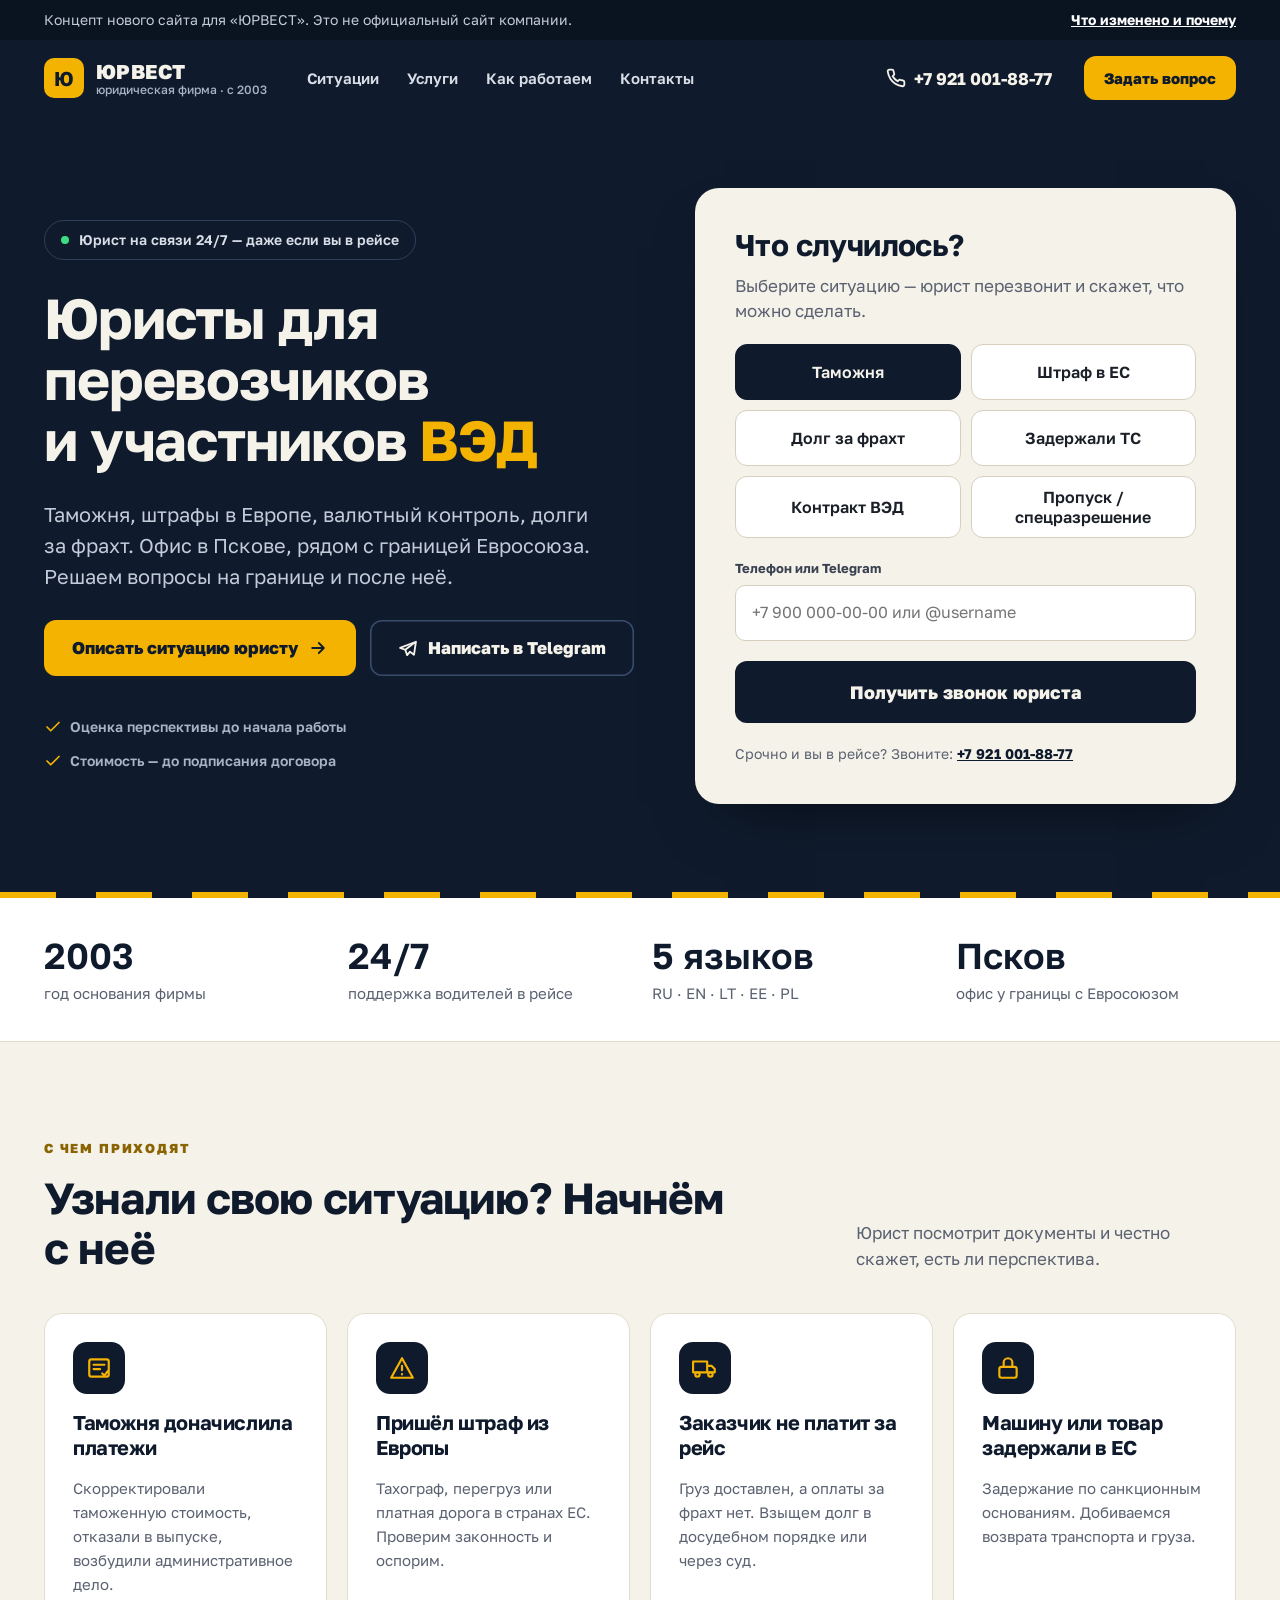
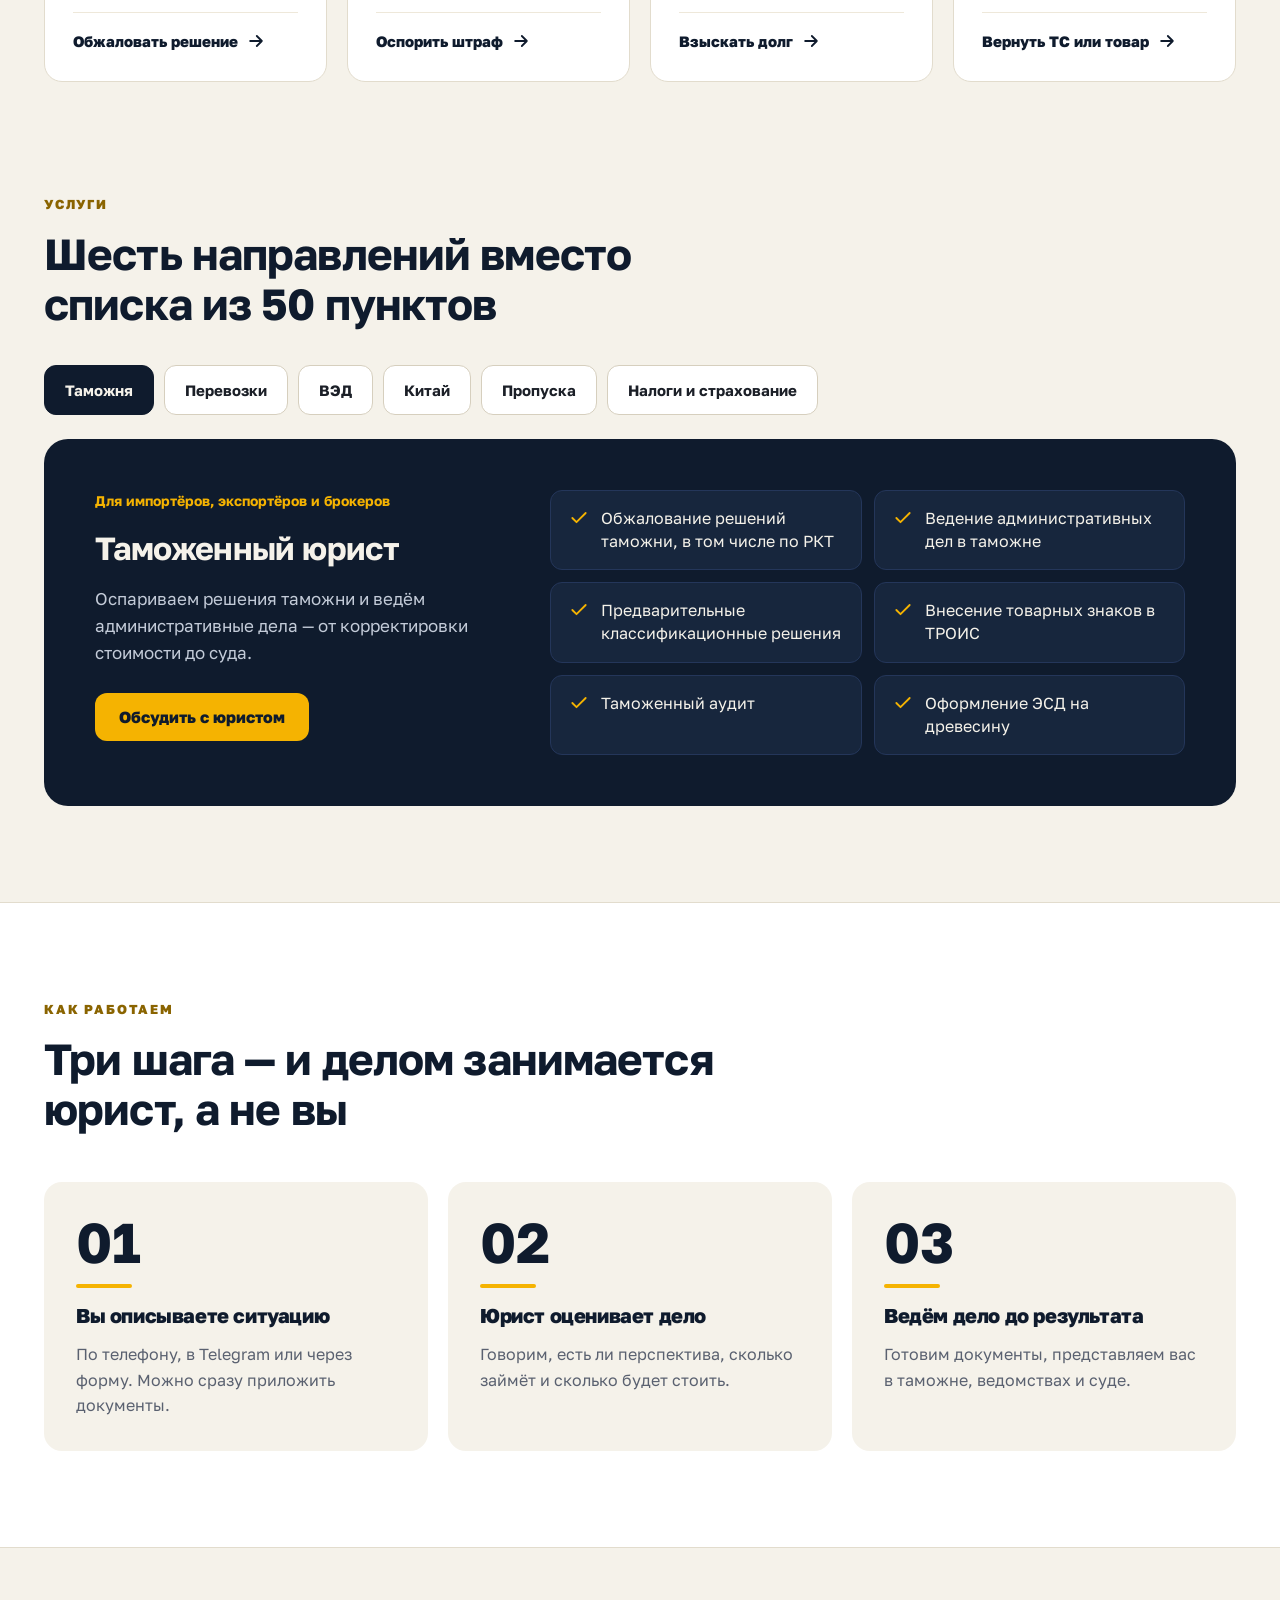
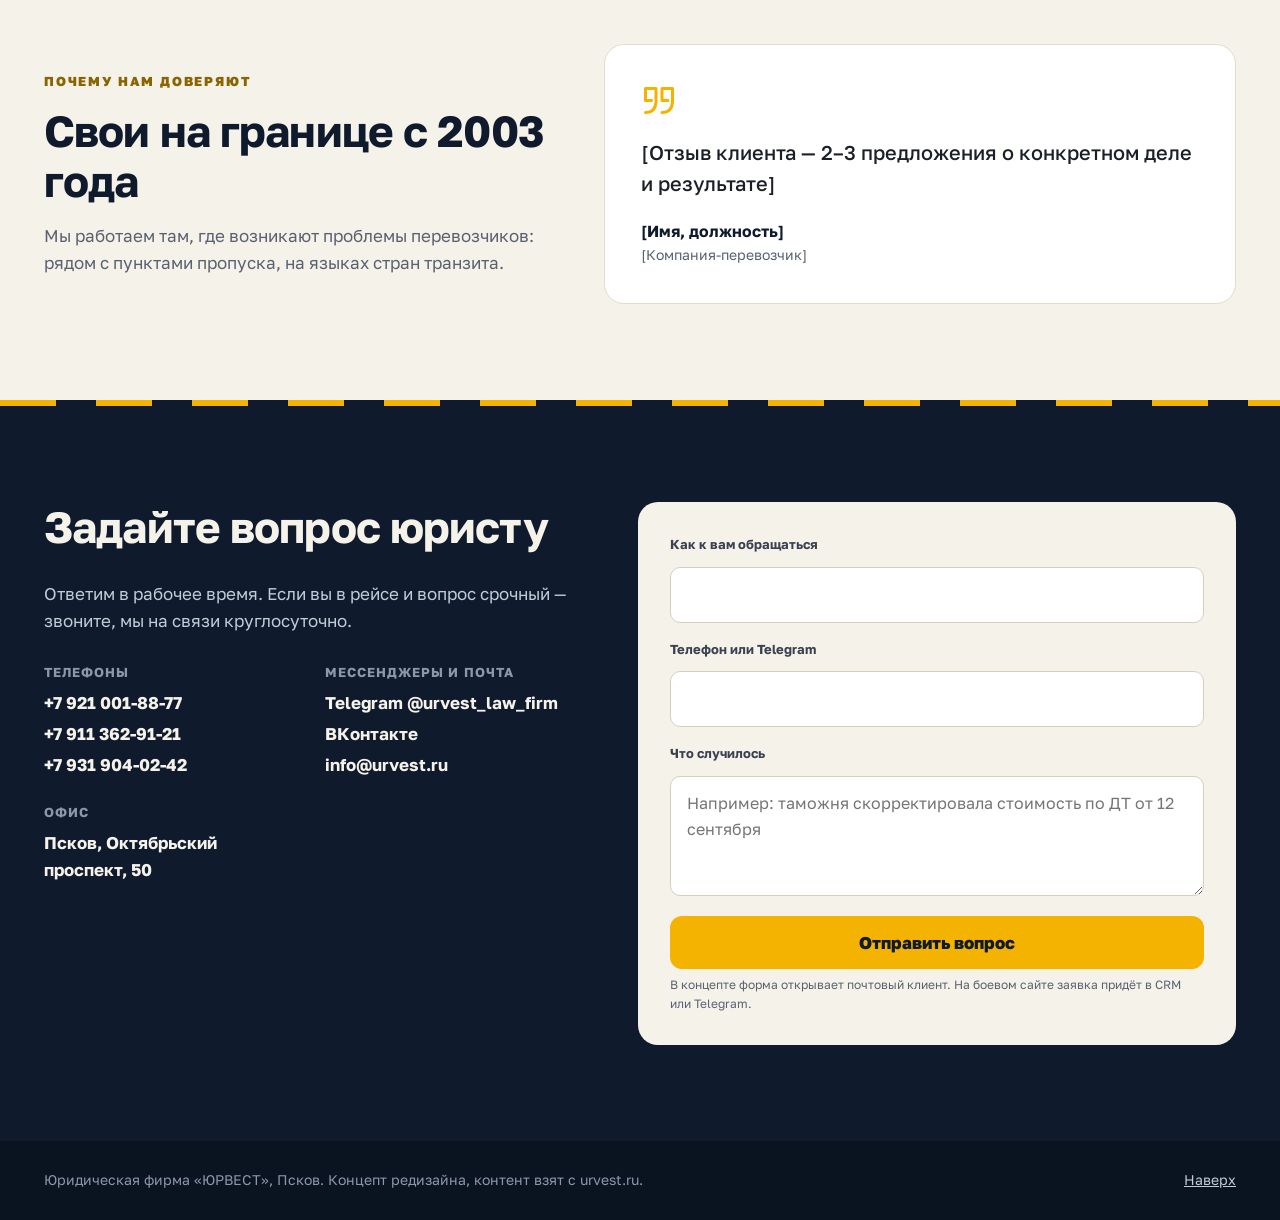
==== commit 9e0ec665: "Читаемый шрифт Golos Text, крупнее форма заявки, отступ якорей под шапкой Co-Authored-By: Claude Opu" ====
--- a/index.html
+++ b/index.html
@@ -9,7 +9,7 @@
 <meta name="theme-color" content="#0F1B2D">
 <link rel="preconnect" href="https://fonts.googleapis.com">
 <link rel="preconnect" href="https://fonts.gstatic.com" crossorigin>
-<link href="https://fonts.googleapis.com/css2?family=Manrope:wght@400;500;600;700;800&family=Unbounded:wght@500;600;700&display=swap" rel="stylesheet">
+<link href="https://fonts.googleapis.com/css2?family=Golos+Text:wght@400;500;600;700;800&display=swap" rel="stylesheet">
 <link rel="stylesheet" href="style.css">
 <script type="application/ld+json">
 {"@context":"https://schema.org","@type":"LegalService","name":"ЮРВЕСТ","foundingDate":"2003","telephone":"+7 921 001-88-77","email":"info@urvest.ru","url":"https://urvest.ru","address":{"@type":"PostalAddress","streetAddress":"Октябрьский проспект, 50","addressLocality":"Псков","postalCode":"180004","addressCountry":"RU"}}
--- a/style.css
+++ b/style.css
@@ -13,16 +13,17 @@
   --accent:#F5B301;    /* дорожный жёлтый */
   --accent-text:#8A6400;
   --wrap:1240px;
-  --display:"Unbounded",sans-serif;
+  --display:"Golos Text",sans-serif;
 }
 *{box-sizing:border-box}
 html{scroll-behavior:smooth}
-body{margin:0;background:var(--paper);color:var(--text);font:400 17px/1.6 "Manrope",system-ui,sans-serif;-webkit-font-smoothing:antialiased}
+body{margin:0;background:var(--paper);color:var(--text);font:400 17px/1.6 "Golos Text",system-ui,sans-serif;-webkit-font-smoothing:antialiased}
 a{color:var(--ink)}
 a:hover{color:#B07A00}
 :focus-visible{outline:2px solid var(--accent);outline-offset:3px}
 .wrap{max-width:var(--wrap);margin:0 auto;padding:0 24px}
-h1,h2,h3{margin:0;font-family:var(--display);font-weight:600;line-height:1.12;color:var(--ink)}
+h1,h2,h3{margin:0;font-family:var(--display);font-weight:700;line-height:1.15;letter-spacing:-.02em;color:var(--ink)}
+[id]{scroll-margin-top:96px}
 h2{font-size:clamp(28px,3.4vw,44px)}
 p{margin:0}
 .ico{width:20px;height:20px;flex:none;fill:none;stroke:currentColor;stroke-width:2.2;stroke-linecap:round;stroke-linejoin:round}
@@ -33,20 +34,20 @@
 .concept a{color:#fff;font-weight:700}
 
 /* кнопки */
-.btn{display:inline-flex;align-items:center;gap:10px;min-height:44px;background:var(--accent);color:var(--ink);text-decoration:none;font:800 16px/1 "Manrope",sans-serif;padding:16px 24px;border:0;border-radius:12px;cursor:pointer}
+.btn{display:inline-flex;align-items:center;gap:10px;min-height:44px;background:var(--accent);color:var(--ink);text-decoration:none;font:800 16px/1 "Golos Text",sans-serif;padding:16px 24px;border:0;border-radius:12px;cursor:pointer}
 .btn:hover{color:var(--ink);filter:brightness(1.06)}
 .btn.lg{font-size:17px;padding:18px 28px}
 .btn.ghost{background:transparent;color:var(--paper);box-shadow:inset 0 0 0 1.5px #3A4C6B}
 .btn.ghost:hover{box-shadow:inset 0 0 0 1.5px var(--paper)}
-.btn.dark{background:var(--ink);color:var(--paper);width:100%;justify-content:center}
+.btn.dark{background:var(--ink);color:var(--paper);width:100%;justify-content:center;min-height:62px;font-size:18px}
 
 /* шапка */
 .top{background:var(--ink);color:var(--paper);position:sticky;top:0;z-index:5}
 .top .wrap{display:flex;align-items:center;gap:32px;min-height:76px}
-.logo{display:flex;align-items:center;gap:12px;text-decoration:none;color:var(--paper);font-family:var(--display);font-weight:600;font-size:18px;letter-spacing:.04em;line-height:1.1}
+.logo{display:flex;align-items:center;gap:12px;text-decoration:none;color:var(--paper);font-family:var(--display);font-weight:800;font-size:20px;letter-spacing:.02em;line-height:1.1}
 .logo:hover{color:var(--paper)}
 .logo::before{content:"Ю";width:40px;height:40px;border-radius:10px;background:var(--accent);color:var(--ink);display:grid;place-items:center;font-weight:700;letter-spacing:0}
-.logo small{display:block;font:500 12px/1.3 "Manrope",sans-serif;letter-spacing:0;color:#A9B3C4}
+.logo small{display:block;font:500 12px/1.3 "Golos Text",sans-serif;letter-spacing:0;color:#A9B3C4}
 .top nav{display:flex;gap:28px;margin-left:8px}
 .top nav a{color:#D9DEE7;text-decoration:none;font-weight:600;font-size:15px}
 .top nav a:hover{color:var(--accent)}
@@ -55,11 +56,11 @@
 
 /* первый экран */
 .hero{background:var(--ink);color:var(--paper)}
-.hero .wrap{display:flex;flex-wrap:wrap;gap:56px;align-items:center;padding-top:72px;padding-bottom:88px}
-.hero-text{flex:999 1 520px;min-width:0;display:flex;flex-direction:column;gap:28px}
+.hero .wrap{display:grid;grid-template-columns:minmax(0,1.1fr) minmax(0,1fr);gap:56px;align-items:center;padding-top:72px;padding-bottom:88px}
+.hero-text{min-width:0;display:flex;flex-direction:column;gap:28px}
 .pill{align-self:flex-start;display:inline-flex;align-items:center;gap:10px;border:1px solid var(--ink-line);border-radius:999px;padding:8px 16px;font-size:14px;font-weight:600;color:#D9DEE7}
 .pill::before{content:"";width:8px;height:8px;border-radius:50%;background:#3DDC84}
-.hero h1{color:var(--paper);font-size:clamp(36px,5vw,64px);line-height:1.05;letter-spacing:-.01em}
+.hero h1{color:var(--paper);font-size:clamp(34px,4.4vw,58px);line-height:1.08}
 .hero h1 em{font-style:normal;color:var(--accent)}
 .hero-text>p{font-size:20px;line-height:1.55;color:var(--on-ink);max-width:560px}
 .act{display:flex;flex-wrap:wrap;gap:14px}
@@ -69,20 +70,20 @@
 .road{height:6px;background-image:repeating-linear-gradient(90deg,var(--accent) 0 56px,transparent 56px 96px)}
 
 /* быстрая заявка */
-.quick{flex:1 1 380px;min-width:0;background:var(--paper);color:var(--text);border-radius:20px;padding:28px;box-shadow:0 30px 60px -30px rgba(0,0,0,.6);display:flex;flex-direction:column;gap:16px}
-.quick h2{font-size:20px}
-.quick .hint{font-size:14px;color:var(--muted);margin-top:-8px}
-.quick fieldset{border:0;margin:0;padding:0;display:flex;flex-wrap:wrap;gap:8px}
+.quick{min-width:0;background:var(--paper);color:var(--text);border-radius:24px;padding:40px;box-shadow:0 30px 60px -30px rgba(0,0,0,.6);display:flex;flex-direction:column;gap:20px}
+.quick h2{font-size:30px}
+.quick .hint{font-size:17px;line-height:1.5;color:var(--muted);margin-top:-10px}
+.quick fieldset{border:0;margin:0;padding:0;display:grid;grid-template-columns:repeat(2,minmax(0,1fr));gap:10px}
 .chip{position:relative;margin:0}
 .chip input{position:absolute;inset:0;width:100%;min-height:0;opacity:0;pointer-events:none}
-.chip span{color:var(--text);display:inline-flex;align-items:center;min-height:44px;padding:10px 14px;border-radius:999px;border:1.5px solid var(--field);background:var(--card);font-size:14px;font-weight:700;cursor:pointer;transition:background .15s,border-color .15s}
+.chip span{color:var(--text);display:flex;align-items:center;justify-content:center;text-align:center;height:100%;min-height:56px;padding:10px 14px;border-radius:12px;border:1.5px solid var(--field);background:var(--card);font-size:16px;font-weight:600;line-height:1.25;cursor:pointer;transition:background .15s,border-color .15s}
 .chip input:checked+span{background:var(--ink);border-color:var(--ink);color:var(--paper)}
 .chip input:focus-visible+span{outline:2px solid var(--accent);outline-offset:2px}
-.quick small{font-size:12px;color:var(--muted);line-height:1.5}
+.quick small{font-size:14px;color:var(--muted);line-height:1.5}
 
 /* поля форм */
 label{display:block;font-size:13px;font-weight:700;color:#3A4150;margin-bottom:6px}
-input,textarea{width:100%;font:inherit;font-size:16px;padding:14px 16px;min-height:48px;border-radius:10px;border:1.5px solid var(--field);background:var(--card);color:var(--text)}
+input,textarea{width:100%;font:inherit;font-size:16px;padding:14px 16px;min-height:56px;border-radius:10px;border:1.5px solid var(--field);background:var(--card);color:var(--text)}
 input:focus,textarea:focus{outline:2px solid var(--accent);outline-offset:1px}
 textarea{resize:vertical;min-height:120px}
 
@@ -134,7 +135,7 @@
 .steps li{display:flex;flex-direction:column;gap:14px;padding:32px;border-radius:18px;background:var(--paper)}
 .steps .n{font-family:var(--display);font-weight:700;font-size:56px;line-height:1;color:var(--ink)}
 .steps .n::after{content:"";display:block;width:56px;height:4px;margin-top:14px;border-radius:2px;background:var(--accent)}
-.steps h3{font:800 20px/1.3 "Manrope",sans-serif}
+.steps h3{font:800 20px/1.3 "Golos Text",sans-serif}
 .steps p{color:var(--muted);font-size:16px}
 
 /* доверие */
@@ -182,6 +183,7 @@
 
 @media (max-width:960px){
   .top nav{display:none}
+  .hero .wrap{grid-template-columns:1fr}
 }
 @media (max-width:640px){
   .wrap{padding:0 16px}
@@ -192,5 +194,6 @@
   section{padding:64px 0}
   .contact .wrap{padding-top:64px;padding-bottom:64px}
   .quick,.contact form{padding:22px}
+  .quick h2{font-size:24px}
 }
 @media (prefers-reduced-motion:reduce){html{scroll-behavior:auto}.case{transition:none}}
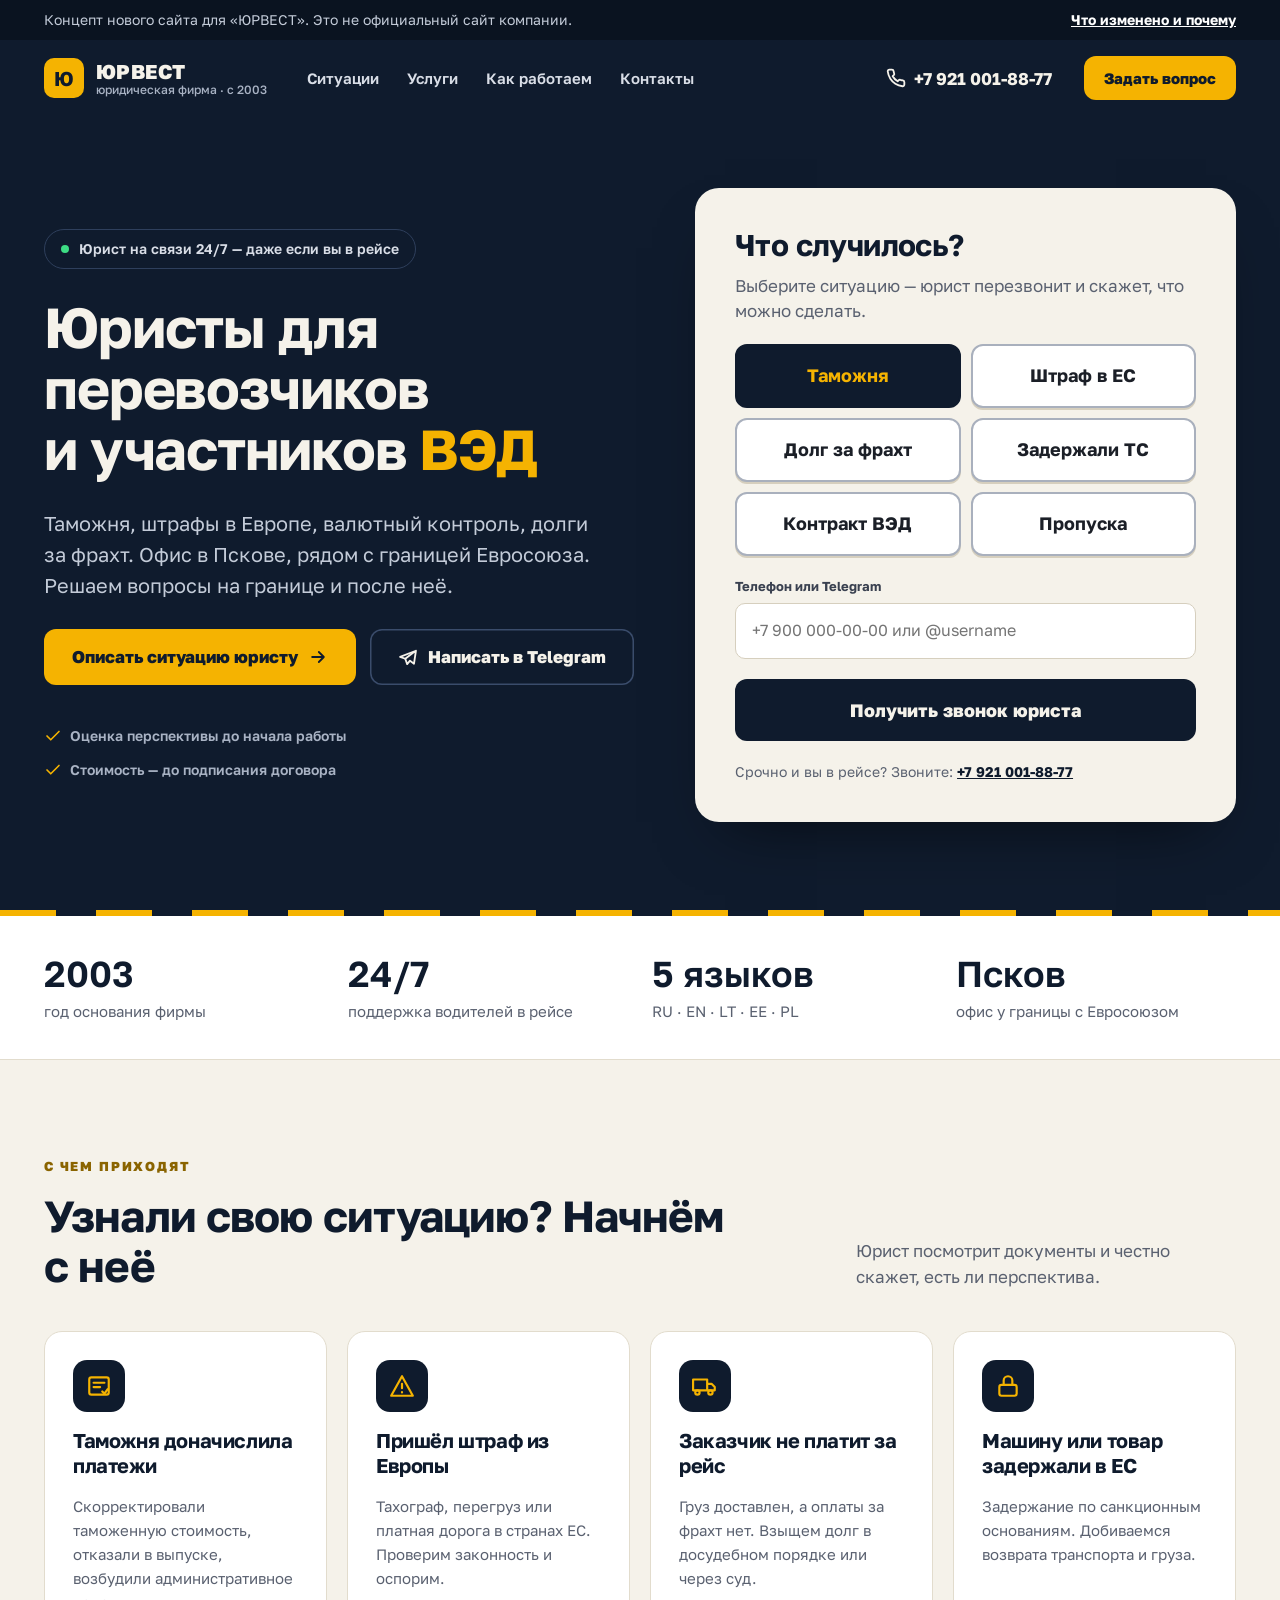
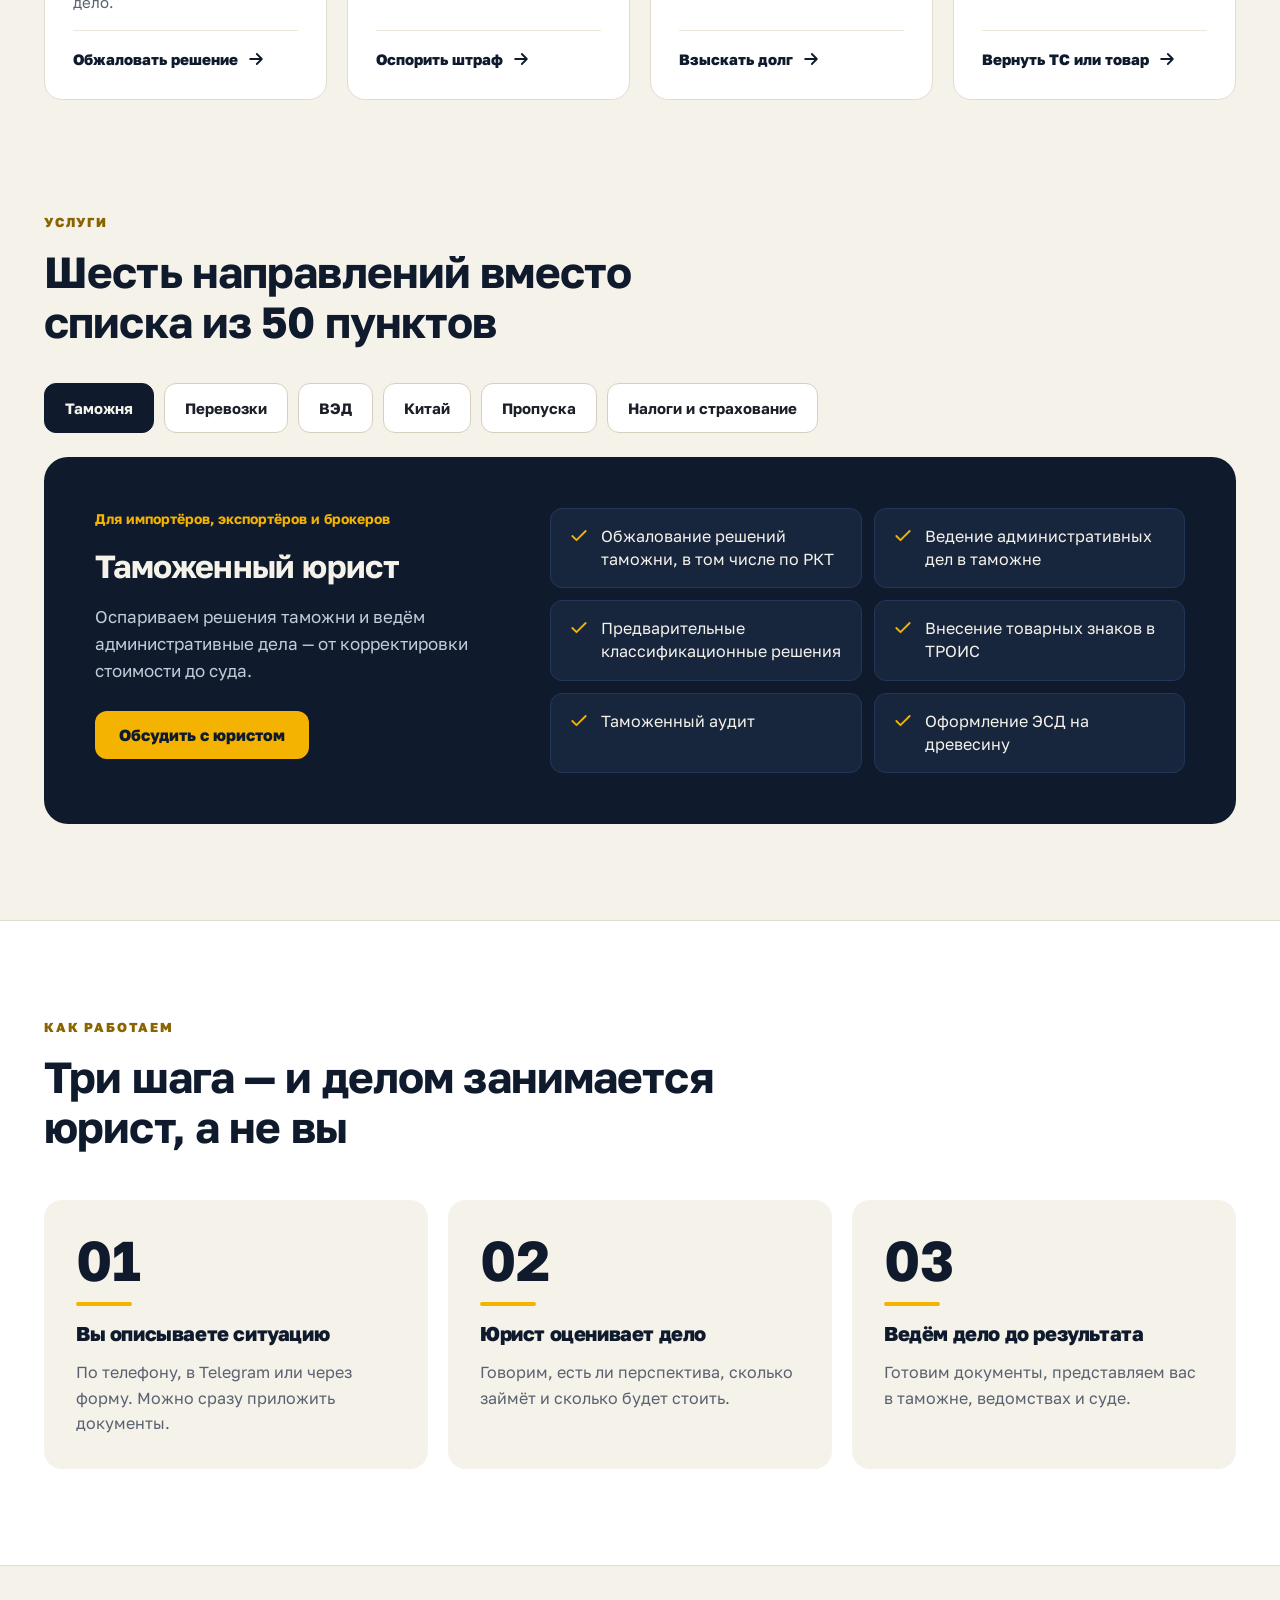
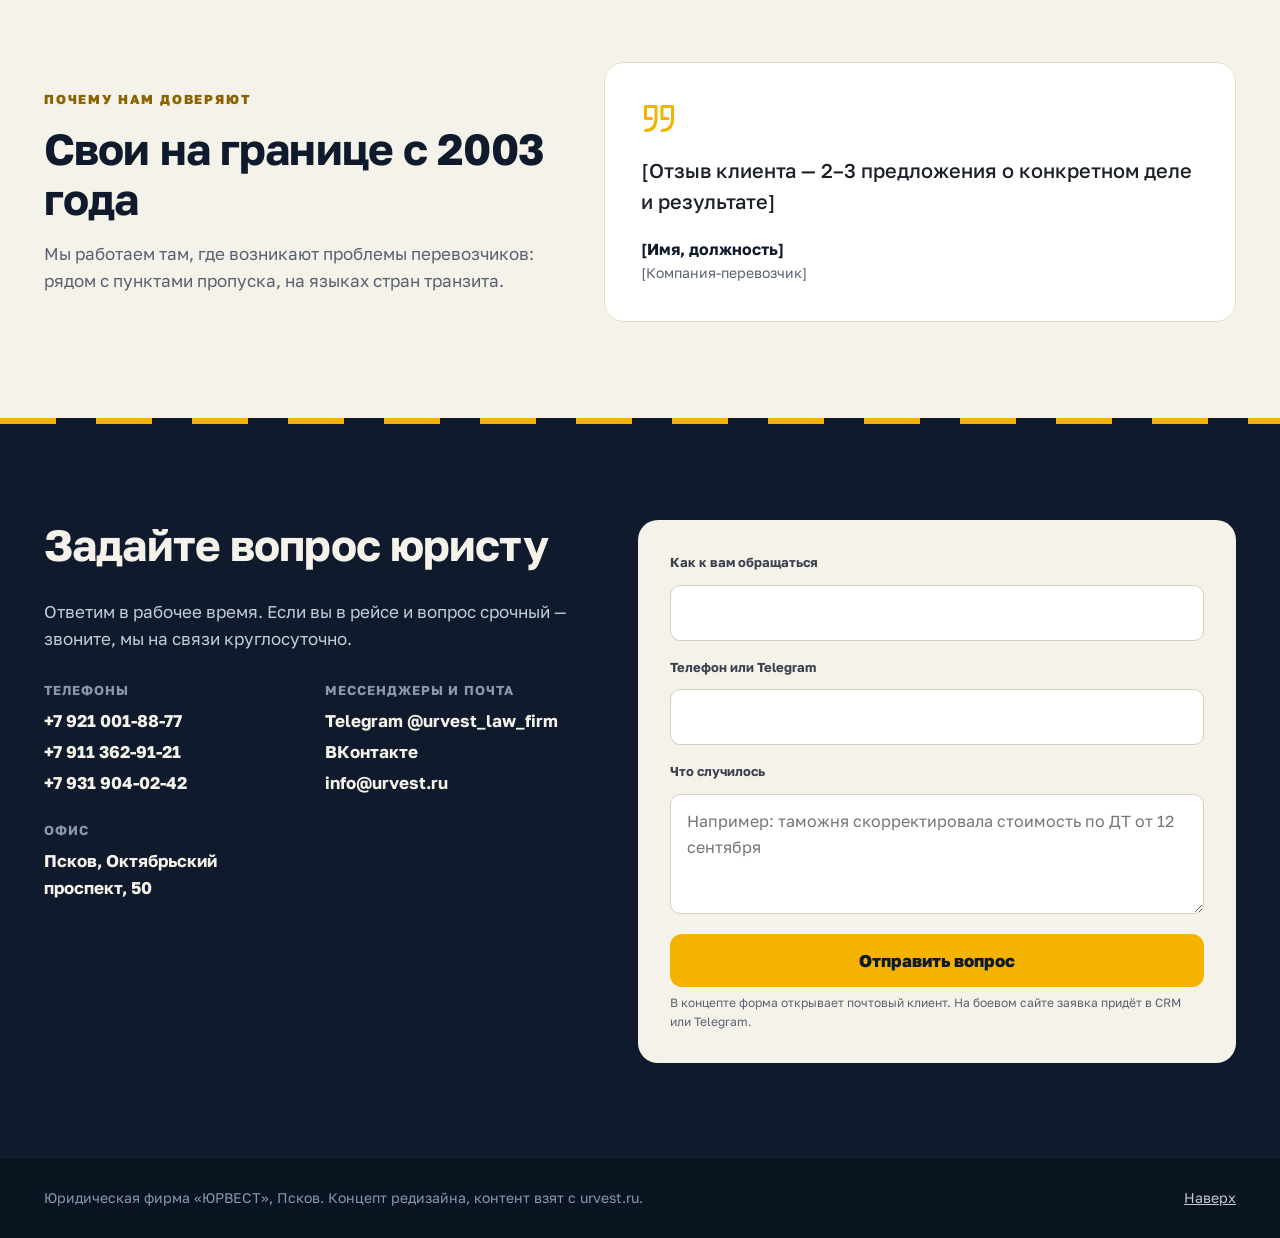
==== commit 284066b2: "Крупнее и заметнее кнопки ситуаций, сброс кэша стилей Co-Authored-By: Claude Opus 5.5 <noreply@anthr" ====
--- a/index.html
+++ b/index.html
@@ -10,7 +10,7 @@
 <link rel="preconnect" href="https://fonts.googleapis.com">
 <link rel="preconnect" href="https://fonts.gstatic.com" crossorigin>
 <link href="https://fonts.googleapis.com/css2?family=Golos+Text:wght@400;500;600;700;800&display=swap" rel="stylesheet">
-<link rel="stylesheet" href="style.css">
+<link rel="stylesheet" href="style.css?v=3">
 <script type="application/ld+json">
 {"@context":"https://schema.org","@type":"LegalService","name":"ЮРВЕСТ","foundingDate":"2003","telephone":"+7 921 001-88-77","email":"info@urvest.ru","url":"https://urvest.ru","address":{"@type":"PostalAddress","streetAddress":"Октябрьский проспект, 50","addressLocality":"Псков","postalCode":"180004","addressCountry":"RU"}}
 </script>
@@ -73,7 +73,7 @@
         <label class="chip"><input type="radio" name="topic" value="Долг за фрахт"><span>Долг за фрахт</span></label>
         <label class="chip"><input type="radio" name="topic" value="Задержали ТС"><span>Задержали ТС</span></label>
         <label class="chip"><input type="radio" name="topic" value="Контракт ВЭД"><span>Контракт ВЭД</span></label>
-        <label class="chip"><input type="radio" name="topic" value="Пропуск / спецразрешение"><span>Пропуск / спецразрешение</span></label>
+        <label class="chip"><input type="radio" name="topic" value="Пропуск / спецразрешение"><span>Пропуска</span></label>
       </fieldset>
       <div>
         <label for="q-phone">Телефон или Telegram</label>
--- a/style.css
+++ b/style.css
@@ -76,8 +76,9 @@
 .quick fieldset{border:0;margin:0;padding:0;display:grid;grid-template-columns:repeat(2,minmax(0,1fr));gap:10px}
 .chip{position:relative;margin:0}
 .chip input{position:absolute;inset:0;width:100%;min-height:0;opacity:0;pointer-events:none}
-.chip span{color:var(--text);display:flex;align-items:center;justify-content:center;text-align:center;height:100%;min-height:56px;padding:10px 14px;border-radius:12px;border:1.5px solid var(--field);background:var(--card);font-size:16px;font-weight:600;line-height:1.25;cursor:pointer;transition:background .15s,border-color .15s}
-.chip input:checked+span{background:var(--ink);border-color:var(--ink);color:var(--paper)}
+.chip span{color:var(--text);display:flex;align-items:center;justify-content:center;text-align:center;height:100%;min-height:64px;padding:10px 14px;border-radius:12px;border:2px solid #A9B0BD;background:var(--card);font-size:18px;font-weight:700;line-height:1.2;box-shadow:0 2px 0 #D6CFBE;cursor:pointer;transition:background .15s,border-color .15s}
+.chip span:hover{border-color:var(--ink)}
+.chip input:checked+span{background:var(--ink);border-color:var(--ink);color:var(--accent);box-shadow:none}
 .chip input:focus-visible+span{outline:2px solid var(--accent);outline-offset:2px}
 .quick small{font-size:14px;color:var(--muted);line-height:1.5}
 
